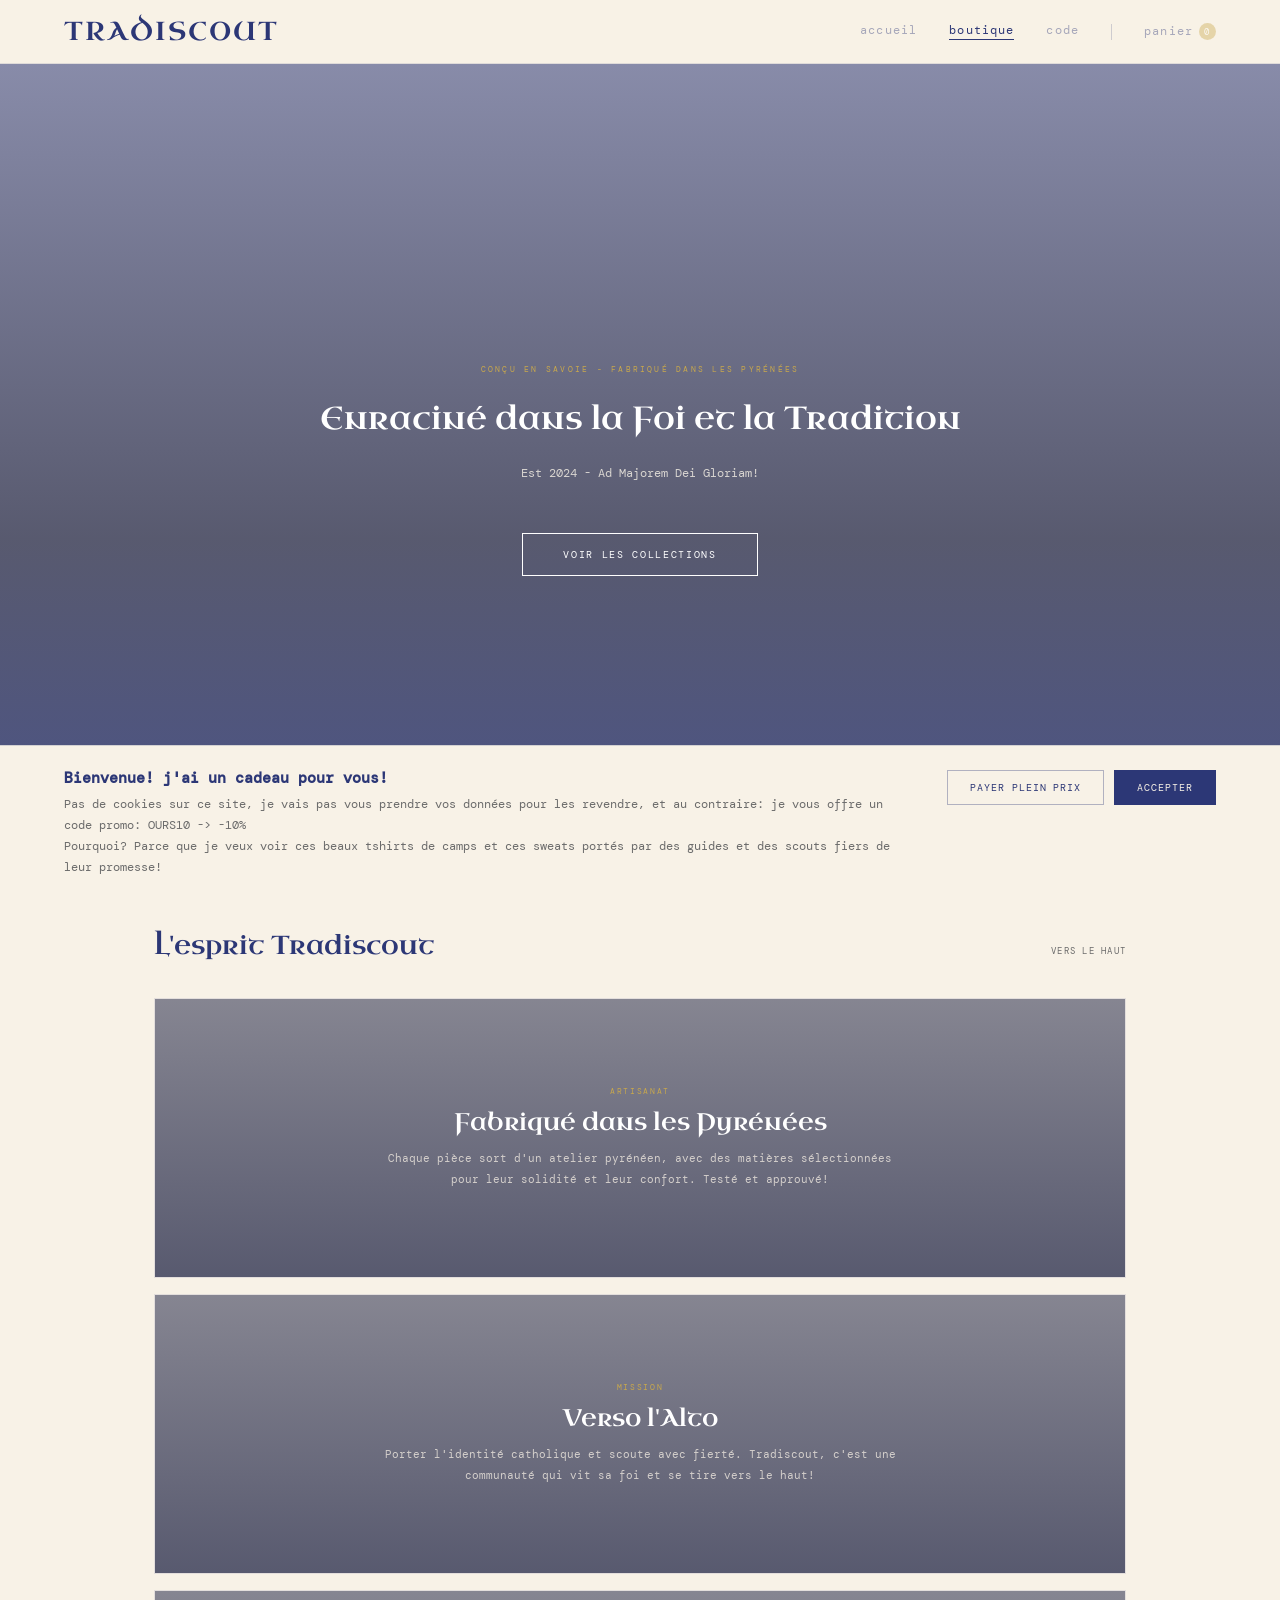
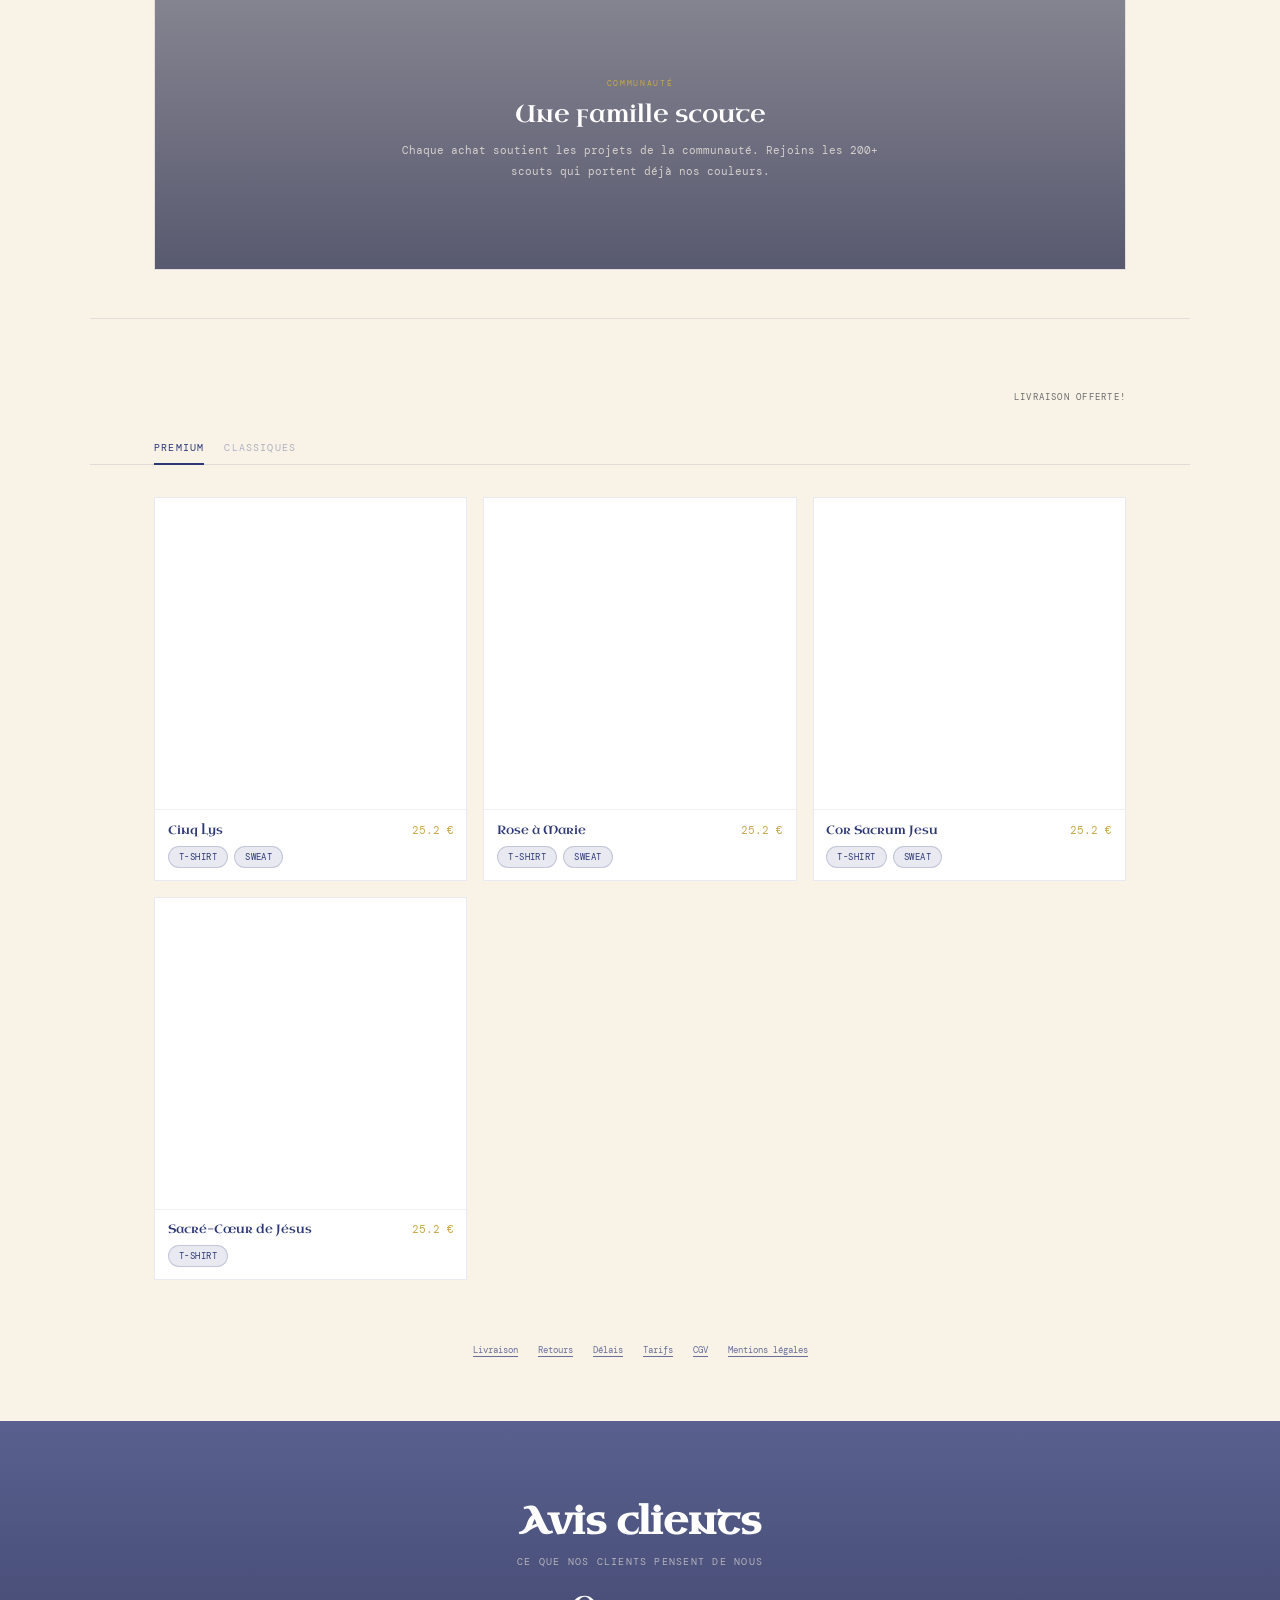
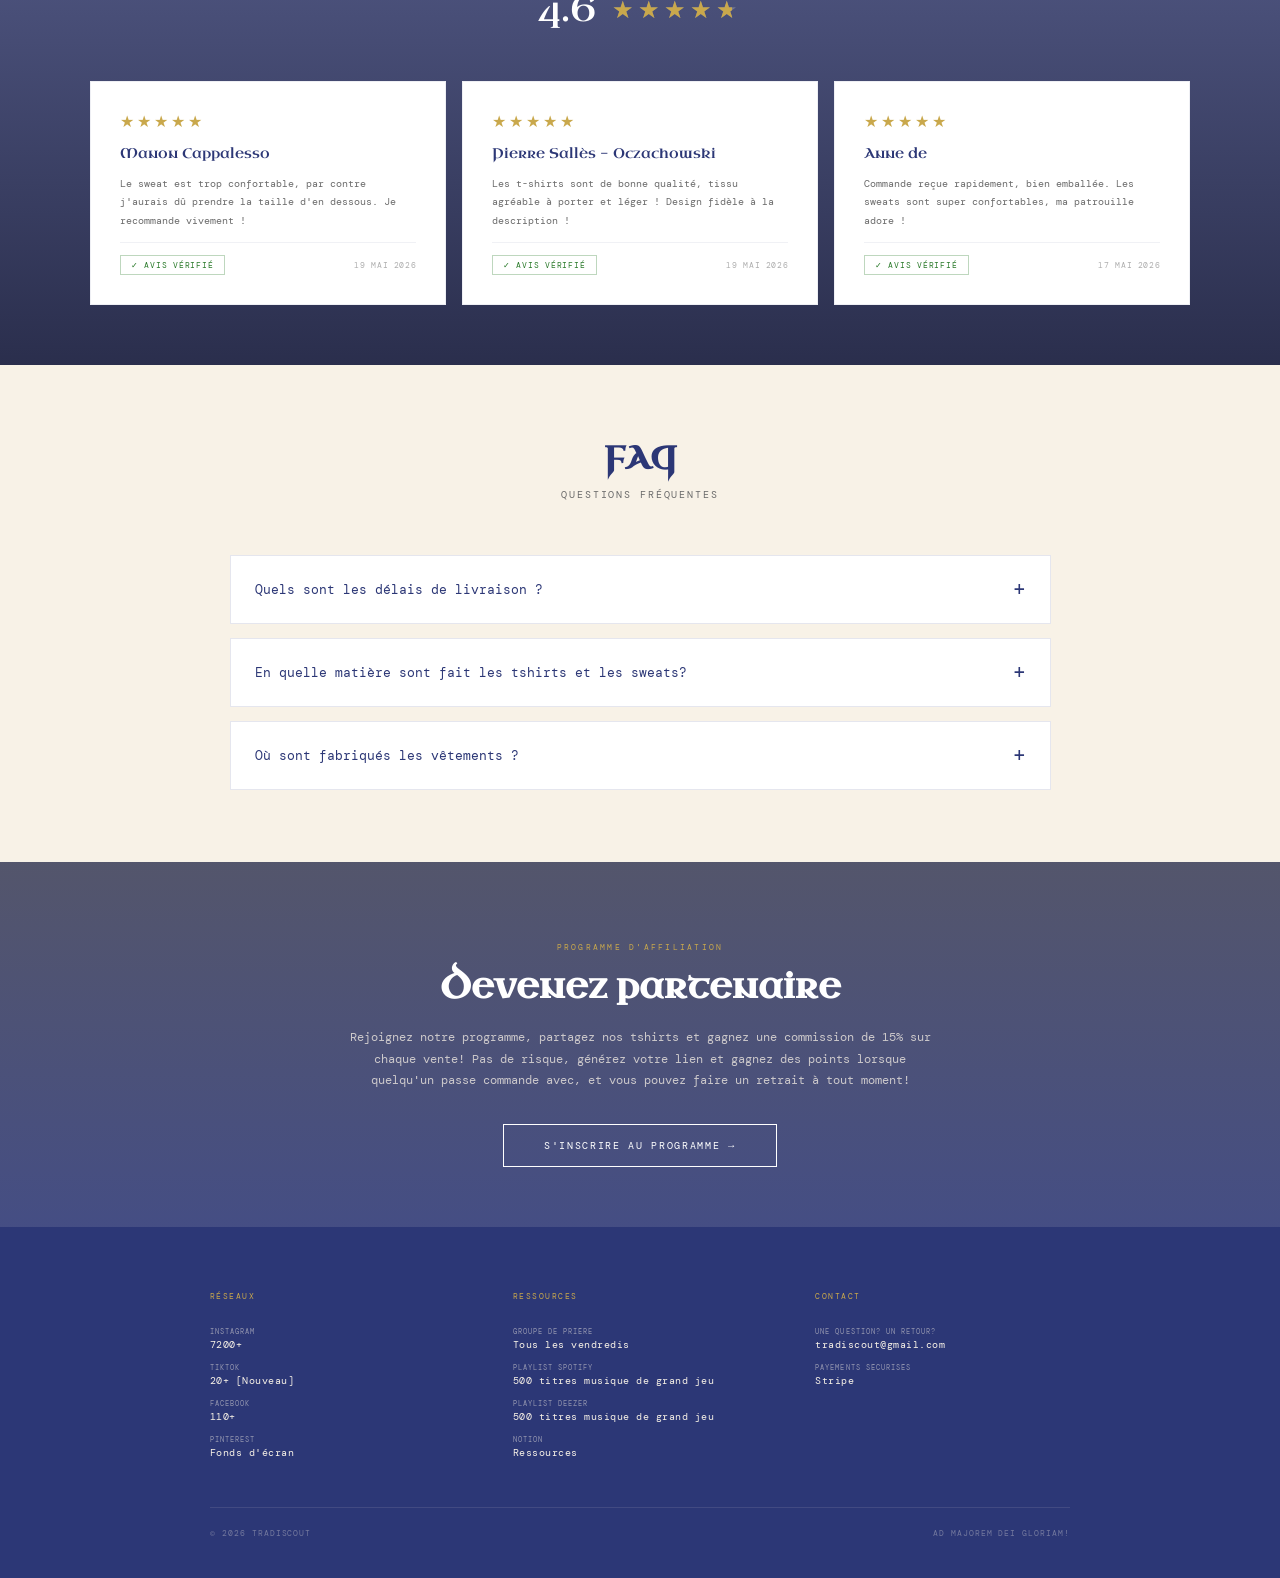
==== index.html @ 65ee89a0 "Remove empty thumbnail div from gallery" ====
<!DOCTYPE html>
<html lang="fr">
<head>
    <!-- Google tag (gtag.js) -->
    <script async src="https://www.googletagmanager.com/gtag/js?id=G-XJ6LPMY6D1"></script>
    <script type="text/javascript" src="https://api.goaffpro.com/loader.js?shop=izspxcfvnl"></script>
    <script>
      window.dataLayer = window.dataLayer || [];
      function gtag(){dataLayer.push(arguments);}
      gtag('js', new Date());
      gtag('config', 'G-XJ6LPMY6D1');
    </script>

    <meta charset="UTF-8" />
    <meta name="viewport" content="width=device-width, initial-scale=1.0" />
    <title>Boutique - Tradiscout</title>
    <link rel="icon" type="image/x-icon" href="images/FINAL.png">
    <link href="https://fonts.googleapis.com/css2?family=Uncial+Antiqua&family=DM+Mono:wght@400;500&display=swap" rel="stylesheet" />
    <style>
        :root {
            --navy: #2C3776;
            --bg: #F8F2E7;
            --or: #c9a84c;
            --gris: #6b6b6b;
        }

        * { margin: 0; padding: 0; box-sizing: border-box; }

        body {
            background: var(--bg);
            color: var(--navy);
            font-family: 'DM Mono', monospace;
            min-height: 100vh;
            display: flex;
            flex-direction: column;
        }

        /* ── HEADER ── */
        header {
            position: fixed; top: 0; left: 0; right: 0; z-index: 1000;
            background: rgba(248, 242, 231, 0.96);
            backdrop-filter: blur(8px);
            border-bottom: 1px solid rgba(44, 55, 118, 0.12);
            display: flex; align-items: center; justify-content: space-between;
            padding: 0 5%; height: 64px;
        }
        .logo {
            font-family: 'Uncial Antiqua', serif;
            text-transform: uppercase; letter-spacing: 2px; font-size: 1.6rem;
            color: var(--navy); text-decoration: none;
        }
        .main-nav { display: flex; gap: 32px; align-items: center; }
        .main-nav a {
            text-decoration: none; color: var(--navy); font-size: 0.72rem;
            letter-spacing: 0.1em; text-transform: lowercase; opacity: 0.4;
            transition: 0.2s; position: relative; padding-bottom: 2px;
        }
        .main-nav a:hover, .main-nav a.active { opacity: 1; }
        .main-nav a.active::after {
            content: ''; position: absolute; bottom: 0; left: 0;
            width: 100%; height: 1px; background: var(--navy);
        }

        /* ── HERO ── */
        .hero {
            min-height: 88vh; display: flex; flex-direction: column;
            align-items: center; justify-content: center;
            text-align: center; padding: 80px 5% 60px;
            position: relative; overflow: hidden;
            background: url("Capture d'écran 2026-06-08 181254.png") center center / cover no-repeat;
        }
        .hero::before {
            content: ''; position: absolute; inset: 0;
            background: linear-gradient(to bottom,rgba(44,55,118,.55) 0%,rgba(20,25,60,.7) 60%,rgba(44,55,118,.85) 100%);
            pointer-events: none;
        }
        .hero-eyebrow { font-size:.5rem;letter-spacing:.28em;text-transform:uppercase;color:var(--or);margin-bottom:28px;opacity:0;animation:fadeUp .7s ease .1s forwards;position:relative; }
        .hero-title { font-family:'Uncial Antiqua',serif;font-size:clamp(1rem,3vw,2rem);line-height:1.05;color:white;margin-bottom:28px;opacity:0;animation:fadeUp .7s ease .25s forwards;position:relative; }
        .hero-sub { font-size:.72rem;color:rgba(248,242,231,.8);line-height:1.9;max-width:460px;opacity:0;animation:fadeUp .7s ease .4s forwards;margin-bottom:48px;position:relative; }
        .hero-cta { display:inline-block;padding:14px 40px;border:1px solid white;color:white;text-decoration:none;font-size:.65rem;letter-spacing:.16em;text-transform:uppercase;transition:.2s;opacity:0;animation:fadeUp .7s ease .55s forwards;position:relative; }
        .hero-cta:hover { background:white;color:var(--navy); }
        @keyframes fadeUp { from{opacity:0;transform:translateY(18px)} to{opacity:1;transform:translateY(0)} }

        /* ── SECTION HEADER ── */
        .section-header {
            max-width: 1100px; margin: 0 auto 0; padding: 72px 5% 0;
            display: flex; align-items: baseline; justify-content: space-between;
            border-top: 1px solid rgba(44,55,118,0.1);
        }
        .section-header-title { font-family: 'Uncial Antiqua', serif; font-size: 1.6rem; }
        .section-header-sub { font-size: 0.55rem; letter-spacing: 0.14em; text-transform: uppercase; color: var(--gris); }

        /* ── COLLECTION TABS ── */
        .collection-tabs-wrap {
            max-width: 1100px; margin: 0 auto; padding: 28px 5% 0;
            display: flex; gap: 0;
            border-bottom: 1px solid rgba(44,55,118,0.12);
        }
        .col-tab {
            background: none; border: none; cursor: pointer;
            font-family: 'DM Mono', monospace; font-size: 0.62rem;
            letter-spacing: 0.12em; text-transform: uppercase;
            color: var(--navy); opacity: 0.35;
            padding: 10px 20px 10px 0; position: relative;
            transition: opacity 0.15s;
        }
        .col-tab:hover { opacity: 0.7; }
        .col-tab.active { opacity: 1; }
        .col-tab.active::after {
            content: ''; position: absolute; bottom: -1px; left: 0;
            width: calc(100% - 20px); height: 2px; background: var(--navy);
        }

        /* ── TYPE DESCRIPTION SECTION ── */
        .type-description-section {
            max-width: 1100px; margin: 0 auto; padding: 48px 5% 32px;
            display: flex; flex-direction: column; gap: 24px;
        }
        .type-description-header { display: flex; flex-direction: column; gap: 12px; }
        .type-description-text {
            font-size: 0.78rem; line-height: 1.6; color: var(--gris); max-width: 500px;
        }
        .type-features {
            display: flex; gap: 12px; flex-wrap: wrap;
        }
        .feature-badge {
            background: rgba(44, 55, 118, 0.08);
            border: 1px solid rgba(44, 55, 118, 0.15);
            padding: 8px 16px; border-radius: 24px;
            font-size: 0.65rem; letter-spacing: 0.08em;
            color: var(--navy); text-transform: uppercase;
            white-space: nowrap;
        }

        /* ── CURTAIN ── */
        #shop-curtain, #shop-content { margin-top: 64px; }
        #shop-curtain {
            flex: 1; display: flex; flex-direction: column;
            align-items: center; justify-content: center;
            text-align: center; padding: 160px 20px;
            background: url("15072023-IMG_0864.jpg") center center / cover no-repeat;
            position: relative;
        }
        #shop-curtain::before {
            content: ''; position: absolute; inset: 0;
            background: linear-gradient(to bottom,rgba(44,55,118,0.55) 0%,rgba(20,25,60,0.7) 60%,rgba(44,55,118,0.85) 100%);
            pointer-events: none;
        }
        .curtain-content { max-width: 500px; border: 1px solid rgba(255,255,255,0.5); padding: 80px 40px; position: relative; z-index: 1; }
        .curtain-title { font-family: 'Uncial Antiqua', serif; font-size: 1.8rem; margin-bottom: 15px; color: white; }
        .curtain-sub { font-size: 0.7rem; letter-spacing: 0.2em; opacity: 0.6; text-transform: uppercase; color: white; }
        .admin-unlock { position: absolute; bottom: 15px; right: 15px; display: flex; align-items: center; gap: 8px; z-index: 900; }
        #adminInput { display: none; padding: 6px 10px; border: 1px solid var(--navy); background: white; font-family: 'DM Mono'; font-size: 0.65rem; outline: none; width: 110px; }
        .lock-icon { cursor: pointer; opacity: 0.2; font-size: 1rem; transition: 0.3s; }

        /* ── GRID ── */
        #shop-content { display: none; flex: 1; }
        .grid-wrap { max-width: 1100px; margin: 2rem auto; padding: 0 5% 2rem; }
        .grid {
            display: grid; gap: 16px;
            background: transparent; border: none;
            grid-template-columns: repeat(3, 1fr);
        }
        .grid-card { background: white; cursor: pointer; overflow: hidden; display: flex; flex-direction: column; transition: box-shadow 0.2s; border: 1px solid rgba(44,55,118,0.1); }
        .grid-card:hover { box-shadow: 0 0 0 2px var(--navy) inset; z-index: 1; }
        .grid-card-img-wrap { width: 100%; aspect-ratio: 1/1; overflow: hidden; position: relative; }
        .grid-card-img-wrap img { width:100%;height:100%;object-fit:cover;display:block;position:absolute;top:50%;left:50%;transform:translate(-50%,-50%);transition:transform .35s, filter .2s; }
        .grid-card:hover .grid-card-img-wrap img { transform:translate(-50%,-50%) scale(1.1); filter:blur(2px); }
        .grid-card-info { padding: 0.7rem 0.8rem 0.75rem; border-top: 1px solid rgba(44,55,118,0.07); }
        .grid-card-name-row { display: flex; align-items: baseline; justify-content: space-between; gap: 6px; }
        .grid-card-name { font-family: 'Uncial Antiqua', serif; font-size: 0.75rem; }
        .grid-card-price { font-size: 0.68rem; color: var(--or); white-space: nowrap; }
        .grid-card-types { display: flex; gap: 6px; margin-top: 8px; flex-wrap: wrap; }
        .grid-card-type-badge { 
            background: rgba(44, 55, 118, 0.1); 
            border: 1px solid rgba(44, 55, 118, 0.2);
            padding: 4px 10px; 
            border-radius: 12px;
            font-size: 0.58rem; 
            letter-spacing: 0.05em;
            color: var(--navy);
            text-transform: uppercase;
        }

        /* ── LEGAL DOCS ── */
        .legal-docs {
            max-width: 1100px; margin: 0 auto 4rem; padding: 0 5%;
            display: flex; justify-content: center; gap: 20px;
            font-size: 0.55rem; opacity: 0.7;
        }
        .legal-docs a { color: var(--navy); text-decoration: none; border-bottom: 1px solid var(--navy); transition: opacity 0.2s; }
        .legal-docs a:hover { opacity: 1; }

/* ── LIGHTBOX ── */
.lb-overlay { position:fixed;inset:0;background:rgba(20,22,40,.65);z-index:300;display:none;align-items:center;justify-content:center;padding:1rem; }
.lb-overlay.open { display:flex; }
.lb-modal { background:var(--bg);display:grid;grid-template-columns:1fr 1fr;width:80vw;height:80vh;max-width:none;max-height:none;overflow:hidden;position:relative;animation:lbIn .22s ease; }
@keyframes lbIn { from{opacity:0;transform:scale(.97)} to{opacity:1;transform:scale(1)} }
.lb-gallery { display:flex;flex-direction:column;background:#e8e3d8;overflow:hidden; }
.lb-main-img-wrap { flex:1;position:relative;overflow:hidden; }
.lb-main-img-wrap img { width:100%;height:100%;object-fit:cover;display:block;transition:opacity .18s; }
.lb-nav { position:absolute;top:50%;transform:translateY(-50%);background:rgba(248,242,231,.82);border:none;cursor:pointer;font-size:1.1rem;padding:.35rem .55rem;z-index:5;opacity:.7;transition:opacity .15s;font-family:inherit; }
.lb-nav:hover { opacity:1; }
.lb-nav-prev { left:6px; }
.lb-nav-next { right:6px; }
.lb-thumbs { display:flex;gap:4px;padding:6px;overflow-x:auto;background:#ddd8cd;flex-shrink:0; }
.lb-thumbs::-webkit-scrollbar { height:3px; }
.lb-thumbs::-webkit-scrollbar-thumb { background:rgba(44,55,118,.3); }
.lb-thumb { width:44px;height:44px;object-fit:cover;cursor:pointer;opacity:.45;transition:opacity .15s;flex-shrink:0; }
.lb-thumb.active { opacity:1;outline:2px solid var(--navy); }
.lb-config { padding:2.5rem 2.2rem;display:flex;flex-direction:column;gap:1.1rem;overflow-y:auto;border-left:1px solid rgba(44,55,118,.1); }
.lb-close { position:absolute;top:.8rem;right:.9rem;background:none;border:none;cursor:pointer;color:var(--navy);font-size:1.2rem;opacity:.45;z-index:10; }
.lb-title { font-family:'Uncial Antiqua',serif;font-size:1.5rem; }
.lb-desc { font-size:.68rem;color:var(--gris);line-height:1.65;margin-top:2px; }
.lb-price { font-size:1rem;color:var(--or); }
.opt-group { display:flex;flex-direction:column;gap:.35rem; }
.opt-label { font-size:.52rem;text-transform:uppercase;letter-spacing:.12em;color:var(--gris);border-bottom:1px solid rgba(44,55,118,.08);padding-bottom:.25rem; }
.opt-row { display:flex;flex-wrap:wrap;gap:.3rem; }
.opt-btn { border:1px solid rgba(44,55,118,.22);background:transparent;padding:.3rem .7rem;cursor:pointer;font-family:inherit;font-size:.6rem;transition:.12s; }
.opt-btn.sel { background:var(--navy);color:white;border-color:var(--navy); }
.lb-add { width:100%;padding:.85rem;background:var(--navy);color:white;border:none;font-family:'Uncial Antiqua',serif;font-size:1rem;cursor:pointer;margin-top:auto; }
.lb-add:disabled { opacity:.22;cursor:not-allowed; }
.lb-msg { font-size:.6rem;color:gray;text-align:center; }
@media (max-width: 768px) {
    .lb-modal { grid-template-columns: 1fr; width: 100vw; height: auto; }
    .lb-overlay { padding: 0; align-items: flex-start; }
    .lb-gallery { width: 100%; aspect-ratio: 1/1; max-height: none; flex-shrink: 0; }
    .lb-main-img-wrap { width: 100%; height: 100%; }
    .lb-config { overflow-y: visible; }
}

        /* ── CART ── */
        .cart-btn-nav { background:none;border:none;cursor:pointer;color:var(--navy);font-family:'DM Mono',monospace;font-size:.72rem;letter-spacing:.1em;text-transform:lowercase;opacity:.4;transition:.2s;display:flex;align-items:center;gap:6px;padding:0; }
        .cart-btn-nav:hover { opacity:1; }
        .cart-count { background:var(--or);color:white;border-radius:50%;width:17px;height:17px;display:flex;align-items:center;justify-content:center;font-size:.58rem; }
        .cart-drawer { position:fixed;top:64px;right:0;width:320px;height:calc(100% - 64px);background:white;z-index:2100;transform:translateX(100%);transition:.3s;padding:2rem;display:flex;flex-direction:column;border-left:1px solid var(--navy); }
        .cart-drawer.open { transform:translateX(0); }
        .cart-bg { position:fixed;inset:0;background:rgba(0,0,0,.35);display:none;z-index:350; }
        .drawer-header { display:flex;justify-content:space-between;align-items:center;margin-bottom:2rem; }
        .drawer-close { background:none;border:1px solid rgba(44,55,118,0.2);cursor:pointer;color:var(--navy);font-size:0.9rem;width:28px;height:28px;display:flex;align-items:center;justify-content:center;opacity:0.5;transition:opacity 0.15s, border-color 0.15s; }
        .drawer-close:hover { opacity:1;border-color:var(--navy); }
        .cart-item-row { display:flex;align-items:flex-start;gap:12px;margin-bottom:1.2rem;border-bottom:1px solid #eee;padding-bottom:12px; }
        .cart-item-remove { background:none;border:none;color:#b94040;cursor:pointer;font-size:1.1rem;padding:0;opacity:.5;transition:opacity .2s;margin-top:-2px; }
        .cart-item-remove:hover { opacity:1; }
        .cart-item-info { flex:1; }
        .promo-wrap { margin-bottom:.8rem; }
        .promo-row { display:flex;gap:.4rem; }
        .promo-input { flex:1;border:1px solid rgba(44,55,118,.22);padding:.45rem .6rem;font-family:inherit;font-size:.6rem;text-transform:uppercase;outline:none; }
        .promo-apply { border:1px solid var(--navy);background:transparent;color:var(--navy);padding:.45rem .7rem;font-family:inherit;font-size:.58rem;cursor:pointer;transition:.12s; }
        .promo-apply:hover { background:var(--navy);color:white; }
        .promo-msg { font-size:.55rem;margin-top:.35rem;min-height:14px; }
        .promo-msg.ok { color:#2a7a2a; }
        .promo-msg.err { color:#b94040; }
        .checkout-btn { width:100%;padding:.9rem;background:var(--navy);color:white;border:none;font-family:'Uncial Antiqua',serif;font-size:.95rem;cursor:pointer; }

        /* ── LEGAL MODAL ── */
        .legal-modal { position:fixed;inset:0;background:rgba(20,22,40,0.65);z-index:400;display:none;align-items:center;justify-content:center;padding:1.5rem;overflow-y:auto; }
        .legal-modal.open { display:flex; }
        .legal-modal-content { background:var(--bg);max-width:700px;width:100%;padding:2.5rem;position:relative;max-height:90vh;overflow-y:auto;animation:fadeIn 0.2s ease; }
        @keyframes fadeIn { from{opacity:0} to{opacity:1} }
        .legal-modal-close { position:absolute;top:1.5rem;right:1.5rem;background:none;border:none;cursor:pointer;color:var(--navy);font-size:1.5rem;opacity:0.5;transition:opacity 0.2s; }
        .legal-modal-close:hover { opacity:1; }
        .legal-modal-title { font-family:'Uncial Antiqua',serif;font-size:2rem;color:var(--navy);margin-bottom:1.5rem;border-bottom:2px solid var(--or);padding-bottom:1rem; }
        .legal-modal-body { font-size:0.72rem;color:var(--gris);line-height:1.8; }
        .legal-modal-body h3 { font-family:'Uncial Antiqua',serif;font-size:1.1rem;color:var(--navy);margin-top:1.5rem;margin-bottom:0.8rem; }
        .legal-modal-body p { margin-bottom:1rem; }
        .legal-modal-body ul { margin-left:1.5rem;margin-bottom:1rem; }
        .legal-modal-body li { margin-bottom:0.5rem; }

 /* ── REVIEWS ── */
.reviews-section {
    position: relative; overflow: hidden;
    padding: 80px 5% 60px;
    display: flex; flex-direction: column;
    background: url('guides.jpg') center center / cover no-repeat;
}
.reviews-section::before {
    content: ''; position: absolute; inset: 0;
    background: linear-gradient(to bottom, rgba(44,55,118,0.78) 0%, rgba(20,25,60,0.90) 100%);
    pointer-events: none;
}
.reviews-wrap {
    max-width: 1100px; margin: 0 auto; width: 100%;
    position: relative; z-index: 1;
    display: flex; flex-direction: column;
}
.reviews-header { text-align: center; margin-bottom: 48px; }
.reviews-title { font-family:'Uncial Antiqua',serif; font-size:clamp(1.8rem,4vw,2.4rem); line-height:1.1; margin-bottom:12px; color:white; }
.reviews-subtitle { font-size:0.65rem; letter-spacing:0.12em; text-transform:uppercase; color:rgba(248,242,231,0.6); }
.reviews-avg-stars { display:flex; align-items:center; justify-content:center; gap:16px; margin-top:18px; }
.reviews-avg-number { font-family:'Uncial Antiqua',serif; font-size:2.2rem; color:white; }
.reviews-avg-stars-display { position:relative; width:130px; height:26px; display:flex; align-items:center; }
.reviews-stars-bg { position:absolute; font-size:1.5rem; letter-spacing:4px; color:rgba(248,242,231,0.25); user-select:none; }
.reviews-stars-fill { position:absolute; font-size:1.5rem; letter-spacing:4px; color:var(--or); overflow:hidden; user-select:none; width:0%; transition:width 0.5s ease; }

/* Bento grid */
.reviews-grid {
    display: grid;
    grid-template-columns: repeat(3, 1fr);
    gap: 16px;
}
.review-bento-card {
    background: white;
    padding: 1.8rem;
    display: flex; flex-direction: column; gap: 12px;
    border: 1px solid rgba(44,55,118,0.08);
    transition: box-shadow 0.2s;
}
.review-bento-card:hover { box-shadow: 0 0 0 2px var(--navy) inset; }
.review-bento-stars { font-size: 1rem; letter-spacing: 3px; color: var(--or); }
.review-bento-name { font-family:'Uncial Antiqua',serif; font-size:0.88rem; color:var(--navy); }
.review-bento-text { font-size:0.62rem; color:var(--gris); line-height:1.85; flex:1; }
.review-bento-footer { display:flex; justify-content:space-between; align-items:center; margin-top:auto; padding-top:12px; border-top:1px solid rgba(44,55,118,0.07); }
.review-bento-badge { display:inline-flex; align-items:center; gap:5px; font-size:0.48rem; letter-spacing:0.1em; text-transform:uppercase; color:#2a7a2a; border:1px solid rgba(42,122,42,0.3); padding:4px 10px; }
.review-bento-date { font-size:0.48rem; letter-spacing:0.08em; text-transform:uppercase; color:var(--gris); opacity:0.55; }

@media (max-width: 768px) {
    .reviews-section { padding:60px 5% 40px; }
    .reviews-grid { grid-template-columns:1fr; gap:12px; }
    .reviews-avg-number { font-size:1.8rem; }
}
/* ── PARTNERSHIP ── */
.partnership-section {
    position: relative; overflow: hidden;
    padding: 80px 5% 60px;
    background: url('images/backround.png') center center / cover no-repeat; /* ← ton image */
}
.partnership-section::before {
    content: ''; position: absolute; inset: 0;
    background: linear-gradient(to bottom, rgba(20,25,60,0.72) 0%, rgba(44,55,118,0.88) 100%);
    pointer-events: none;
}
.partnership-wrap { max-width:600px; margin:0 auto; text-align:center; position:relative; z-index:1; }
.partnership-eyebrow { font-size:0.5rem; letter-spacing:0.28em; text-transform:uppercase; color:var(--or); margin-bottom:16px; }
.partnership-title { font-family:'Uncial Antiqua',serif; font-size:clamp(1.6rem,4vw,2.2rem); line-height:1.1; margin-bottom:20px; color:white; }
.partnership-desc { font-size:0.72rem; color:rgba(248,242,231,0.75); line-height:1.9; margin-bottom:32px; }
.partnership-stats {
    display: flex; justify-content: center; gap: 48px;
    padding: 28px 0; margin-bottom: 32px;
    border-top: 1px solid rgba(248,242,231,0.15);
    border-bottom: 1px solid rgba(248,242,231,0.15);
}
.partnership-stat { display:flex; flex-direction:column; gap:6px; align-items:center; }
.partnership-stat-number { font-family:'Uncial Antiqua',serif; font-size:2rem; color:var(--or); }
.partnership-stat-label { font-size:0.5rem; letter-spacing:0.16em; text-transform:uppercase; color:rgba(248,242,231,0.55); }
.partnership-cta { display:inline-block; padding:14px 40px; border:1px solid white; color:white; text-decoration:none; font-size:0.65rem; letter-spacing:0.16em; text-transform:uppercase; transition:0.2s; }
.partnership-cta:hover { background:white; color:var(--navy); }
@media (max-width:768px) {
    .partnership-section { padding:60px 5% 40px; }
    .partnership-stats { gap:24px; }
    .partnership-stat-number { font-size:1.5rem; }
}

/* ── FEATURE CARDS ── */
.features-section {
    max-width: 1100px;
    margin: 0 auto;
    padding: 72px 5% 48px;
    border-top: 1px solid rgba(44,55,118,0.1);
}
.features-header {
    display: flex;
    align-items: baseline;
    justify-content: space-between;
    margin-bottom: 36px;
}
.features-grid {
    display: grid;
    grid-template-columns: 1fr;
    gap: 16px;
}
.feature-card {
    position: relative;
    overflow: hidden;
    min-height: 280px;
    display: flex;
    align-items: center;
    justify-content: center;
    border: 1px solid rgba(44,55,118,0.1);
    transition: box-shadow 0.2s;
}
.feature-card:hover { box-shadow: 0 0 0 2px var(--navy) inset; }
.feature-card-img-wrap {
    position: absolute;
    inset: 0;
}
.feature-card-img-wrap img {
    width: 100%; height: 100%;
    object-fit: cover; display: block;
    transition: transform 0.5s, filter 0.3s;
}
.feature-card:hover .feature-card-img-wrap img {
    transform: scale(1.04);
    filter: brightness(0.8);
}
.feature-card::before {
    content: '';
    position: absolute; inset: 0;
    background: linear-gradient(to bottom, rgba(20,25,60,0.5) 0%, rgba(20,25,60,0.7) 100%);
    z-index: 1;
    transition: opacity 0.3s;
}
.feature-card:hover::before { opacity: 0.85; }
.feature-card-body {
    position: relative;
    z-index: 2;
    text-align: center;
    padding: 3rem 4rem;
    display: flex; flex-direction: column; gap: 10px;
    align-items: center;
}
.feature-card-eyebrow {
    font-size: 0.48rem; letter-spacing: 0.22em;
    text-transform: uppercase; color: var(--or);
}
.feature-card-title {
    font-family: 'Uncial Antiqua', serif;
    font-size: 1.5rem; color: white;
}
.feature-card-text {
    font-size: 0.7rem; color: rgba(248,242,231,0.75);
    line-height: 1.85; max-width: 520px;
}
@media (max-width: 768px) {
    .features-section { padding: 48px 5% 32px; }
    .feature-card { min-height: 220px; }
    .feature-card-body { padding: 2rem 1.5rem; }
    .feature-card-title { font-size: 1.2rem; }
    .hero {
        background-position: 75% center;
    }
}

        

        /* ── FOOTER ── */
        footer { background:var(--navy);color:var(--bg);padding:64px 5% 40px;margin-top:auto; }
        .footer-inner { max-width:860px;margin:0 auto;display:grid;grid-template-columns:1fr 1fr 1fr;gap:48px; }
        .footer-col-title { font-size:.52rem;letter-spacing:.18em;text-transform:uppercase;color:var(--or);margin-bottom:25px;display:block; }
        .footer-links { list-style:none;display:flex;flex-direction:column;gap:12px; }
        .footer-links li a { color:var(--bg);text-decoration:none;display:flex;flex-direction:column;gap:2px;transition:opacity .2s;font-size:.62rem; }
        .footer-links li a:hover { opacity:.7; }
        .footer-links li a .fl-label { font-size:.46rem;letter-spacing:.14em;text-transform:uppercase;opacity:.5;color:var(--bg); }
        .footer-links li a .fl-name { font-size:.62rem;letter-spacing:.05em;color:var(--bg); }
        .footer-contact-text { font-size:.6rem;opacity:.5;line-height:1.8;margin-bottom:16px;color:var(--bg); }
        .footer-email { color:var(--or);text-decoration:none;display:flex;flex-direction:column;gap:2px;transition:opacity .2s;font-size:.62rem; }
        .footer-bottom { max-width:860px;margin:48px auto 0;padding-top:20px;border-top:1px solid rgba(248,242,231,.1);display:flex;justify-content:space-between;align-items:center; }
        .footer-bottom span { font-size:.5rem;letter-spacing:.12em;text-transform:uppercase;opacity:.35; }

        /* ── MOBILE ── */
        .tab-bar { display:none;position:fixed;bottom:0;left:0;width:100%;background:var(--bg);border-top:1px solid rgba(44,55,118,.13);z-index:1000;padding-bottom:env(safe-area-inset-bottom,0px); }
        .tab-bar-btn { flex:1;display:flex;align-items:center;justify-content:center;padding:20px 0;text-decoration:none;color:var(--navy);opacity:.3;transition:.2s;font-size:.65rem;letter-spacing:.1em;text-transform:lowercase; }
        .tab-bar-btn.active { opacity:1; }

        @media (max-width: 768px) {
            header { justify-content:center; }
            .main-nav { display:none; }
            .grid { grid-template-columns: repeat(1, 1fr) !important; gap: 10px !important; }
            .lb-modal { grid-template-columns:1fr;max-height:90vh;overflow-y:auto;margin:auto; }
            .lb-main-img-wrap { width:60%;aspect-ratio:1/1;flex:none;margin:0 auto;max-height:38vh; }
            .lb-config { border-left:none;border-top:1px solid rgba(44,55,118,.1);padding:1rem; }
            .lb-config .opt-group { gap:.2rem; }
            .lb-title { font-size:1.1rem; }
            .lb-overlay { padding:.5rem;align-items:flex-end; }
            .tab-bar { display:flex; }
            .cart-drawer { width:100%;padding-bottom:100px; }
            footer { padding-bottom:120px; }
            .footer-inner { grid-template-columns:1fr;gap:36px; }
            .collection-tabs-wrap { padding:20px 5% 0;gap:0;overflow-x:auto; }
        }


/* ── FAQ ── */
.faq-section{
    max-width:1100px;
    margin:0 auto;
    padding:72px 5%;
}

.faq-wrap{
    display:flex;
    flex-direction:column;
    gap:14px;
}

.faq-header{
    text-align:center;
    margin-bottom:40px;
}

.faq-title{
    font-family:'Uncial Antiqua', serif;
    font-size:2rem;
    color:var(--navy);
}

.faq-subtitle{
    margin-top:8px;
    font-size:.65rem;
    letter-spacing:.18em;
    text-transform:uppercase;
    color:var(--gris);
}
        
.faq-item{
    border:1px solid rgba(44,55,118,.12);
    background:#fff;
}

.faq-question{
    width:100%;
    padding:20px 24px;
    background:none;
    border:none;
    display:flex;
    justify-content:space-between;
    align-items:center;
    cursor:pointer;
    font-family:'DM Mono', monospace;
    font-size:.82rem;
    color:var(--navy);
}

.faq-question span{
    font-size:1.3rem;
    transition:.25s;
}

.faq-answer{
    max-height:0;
    font-size:.72rem;

    overflow:hidden;
    opacity:0;
    transition:max-height .35s ease, opacity .25s ease, padding .35s ease;
}

.faq-item.active .faq-answer{
    max-height:180px;
    opacity:1;
    padding:0 24px 22px;
}

.faq-item.active .faq-question span{
    transform:rotate(45deg);
}
        
.faq-item{
    transition:.2s;
}

.faq-item:hover{
    box-shadow:0 0 0 2px var(--navy) inset;
}
        
    </style>
</head>

<body>
    <header>
        <a class="logo" href="https://tradiscout.com">Tradiscout</a>
        <nav class="main-nav">
            <a href="https://tradiscout.com">accueil</a>
            <a href="/" class="active">boutique</a>
            <a href="https://code.tradiscout.com">code</a>
            <span id="nav-divider" style="width:1px;height:16px;background:rgba(44,55,118,0.2);display:none;"></span>
            <button class="cart-btn-nav" onclick="openCart()" id="cartBtnDesktop" style="display:none">
                panier <span class="cart-count" id="cartCountDesktop">0</span>
            </button>
        </nav>
    </header>

    <!-- CURTAIN -->
    <div id="shop-curtain">
        <div class="curtain-content">
            <div class="curtain-title">En cours de préparation...</div>
            <div class="curtain-sub">RDV sur insta pour +</div>
        </div>
        <div class="admin-unlock">
            <input type="password" id="adminInput" placeholder="Mot de passe" onkeypress="handleCode(event)">
            <span class="lock-icon" onclick="toggleAdminInput()">🔒</span>
        </div>
    </div>

    <!-- SHOP CONTENT -->
    <div id="shop-content">

        <div class="hero">
            <div class="hero-eyebrow"> Conçu en Savoie - Fabriqué dans les Pyrénées</div>
            <div class="hero-title">Enraciné dans la Foi et la Tradition</div>
            <div class="hero-sub">Est 2024 - Ad Majorem Dei Gloriam!</div>
            <a class="hero-cta" href="#catalogue" onclick="document.getElementById('catalogue').scrollIntoView({behavior:'smooth'});return false;">Voir les collections</a>
        </div>


<!-- FEATURE CARDS -->
<div class="features-section">
    <div class="features-header">
        <div class="section-header-title">L'esprit Tradiscout</div>
        <div class="section-header-sub">Vers le haut</div>
    </div>
    <div class="features-grid">

        <div class="feature-card">
            <div class="feature-card-img-wrap">
                <img src="1000011530.jpg" alt="Qualité"
                     onerror="this.style.display='none'" />
            </div>
            <div class="feature-card-body">
                <div class="feature-card-eyebrow">Artisanat</div>
                <div class="feature-card-title">Fabriqué dans les Pyrénées</div>
                <div class="feature-card-text">Chaque pièce sort d'un atelier pyrénéen, avec des matières sélectionnées pour leur solidité et leur confort. Testé et approuvé!</div>
            </div>
        </div>

        <div class="feature-card">
            <div class="feature-card-img-wrap">
                <img src="guides.jpg" alt="Mission"
                     onerror="this.style.display='none'" />
            </div>
            <div class="feature-card-body">
                <div class="feature-card-eyebrow">Mission</div>
                <div class="feature-card-title">Verso l'Alto</div>
                <div class="feature-card-text">Porter l'identité catholique et scoute avec fierté. Tradiscout, c'est une communauté qui vit sa foi et se tire vers le haut!</div>
            </div>
        </div>

        <div class="feature-card">
            <div class="feature-card-img-wrap">
                <img src="2015-05-08-JN-photos-JN-Becker-126-e1589040070895.jpg" alt="Communauté"
                     onerror="this.style.display='none'" />
            </div>
            <div class="feature-card-body">
                <div class="feature-card-eyebrow">Communauté</div>
                <div class="feature-card-title">Une famille scoute</div>
                <div class="feature-card-text">Chaque achat soutient les projets de la communauté. Rejoins les 200+ scouts qui portent déjà nos couleurs.</div>
            </div>
        </div>

    </div>
</div>


        
        <div id="catalogue">
            <div class="section-header">
                <div class="section-header-title"></div>
                <div class="section-header-sub">Livraison offerte!</div>
            </div>
            <div class="collection-tabs-wrap" id="collectionTabs"></div>
            <div class="type-description-section" id="typeDescriptionSection" style="display: none;"></div>
            <div class="grid-wrap">
                <div class="grid" id="grid"></div>
            </div>
        </div>

        <div class="legal-docs">
            <a href="javascript:openLegalPage('livraison')">Livraison</a>
            <a href="javascript:openLegalPage('retours')">Retours</a>
            <a href="javascript:openLegalPage('delais')">Délais</a>
            <a href="javascript:openLegalPage('tarifs')">Tarifs</a>
            <a href="javascript:openLegalPage('cgv')">CGV</a>
            <a href="javascript:openLegalPage('mentions')">Mentions légales</a>
        </div>

        <section class="reviews-section">
    <div class="reviews-wrap">
        <div class="reviews-header">
            <h2 class="reviews-title">Avis clients</h2>
            <p class="reviews-subtitle">Ce que nos clients pensent de nous</p>
            <div class="reviews-avg-stars">
                <div class="reviews-avg-number" id="avgRating">4.8</div>
                <div class="reviews-avg-stars-display">
                    <div class="reviews-stars-bg">★★★★★</div>
                    <div class="reviews-stars-fill" id="starsFill">★★★★★</div>
                </div>
            </div>
        </div>
        <div class="reviews-grid">
            <div class="review-bento-card">
                <div class="review-bento-stars">★★★★★</div>
                <div class="review-bento-name">Manon Cappalesso</div>
                <div class="review-bento-text">Le sweat est trop confortable, par contre j'aurais dû prendre la taille d'en dessous. Je recommande vivement !</div>
                <div class="review-bento-footer">
                    <div class="review-bento-badge">✓ Avis vérifié</div>
                    <div class="review-bento-date">19 mai 2026</div>
                </div>
            </div>
            <div class="review-bento-card">
                <div class="review-bento-stars">★★★★★</div>
                <div class="review-bento-name">Pierre Sallès - Oczachowski</div>
                <div class="review-bento-text">Les t-shirts sont de bonne qualité, tissu agréable à porter et léger ! Design fidèle à la description !</div>
                <div class="review-bento-footer">
                    <div class="review-bento-badge">✓ Avis vérifié</div>
                    <div class="review-bento-date">19 mai 2026</div>
                </div>
            </div>
            <div class="review-bento-card">
                <div class="review-bento-stars">★★★★★</div>
                <div class="review-bento-name">Anne de </div>
                <div class="review-bento-text">Commande reçue rapidement, bien emballée. Les sweats sont super confortables, ma patrouille adore !</div>
                <div class="review-bento-footer">
                    <div class="review-bento-badge">✓ Avis vérifié</div>
                    <div class="review-bento-date">17 mai 2026</div>
                </div>
            </div>
        </div>
    </div>
</section>
    </div>

    <!-- LIGHTBOX -->
    <div class="lb-overlay" id="lbOverlay" onclick="lbClickOutside(event)">
        <div class="lb-modal">
            <div class="lb-gallery">
                <div class="lb-main-img-wrap">
                    <img id="lbImg" src="" alt="" />
                </div>
            </div>
            <div class="lb-config">
                <button class="lb-close" onclick="closeLb()">✕</button>
                <div>
                    <div class="lb-title" id="lbTitle"></div>
                    <div class="lb-desc"  id="lbDesc"></div>
                    <div class="lb-price" id="lbPrice"></div>
                </div>
                <div class="opt-group"><span class="opt-label">Type</span><div class="opt-row" id="lbTypes"></div></div>
                <div class="opt-group"><span class="opt-label">Couleur</span><div class="opt-row" id="lbColors"></div></div>
                <div class="opt-group"><span class="opt-label">Taille</span><div class="opt-row" id="lbSizes"></div></div>
                <button class="lb-add" id="lbAdd" disabled onclick="addToCart()">+ Ajouter au panier</button>
                <div class="lb-msg" id="lbMsg">Sélectionnez tous les éléments</div>
            </div>
        </div>
    </div>

    <!-- CART DRAWER -->
    <div class="cart-bg" id="cartBg" onclick="closeCart()"></div>
    <div class="cart-drawer" id="cartDrawer">
        <div class="drawer-header">
            <h2 style="font-family:'Uncial Antiqua';font-size:1.4rem">Mon Panier</h2>
            <button class="drawer-close" onclick="closeCart()">✕</button>
        </div>
        <div id="cartItems" style="flex:1;overflow-y:auto"></div>
        <div style="border-top:1px solid #eee;padding-top:1rem">
            <div id="cartDiscountRow" style="display:none;justify-content:space-between;margin-bottom:.5rem;font-size:.68rem;color:#2a7a2a;align-items:center;">
                <span id="cartDiscountLabel"></span><span id="cartDiscountAmt"></span>
            </div>
            <div style="display:flex;justify-content:space-between;margin-bottom:.8rem;font-size:1.05rem;align-items:center;">
                <span>Total</span><b id="cartTotal">0 €</b>
            </div>
            <div class="promo-wrap">
                <div class="promo-row">
                    <input class="promo-input" id="promoInput" type="text" placeholder="Code promo" maxlength="20" />
                    <button class="promo-apply" onclick="applyPromo()">Appliquer</button>
                </div>
                <div class="promo-msg" id="promoMsg"></div>
            </div>
            <button class="checkout-btn" id="checkoutBtn" onclick="goToCheckout()">Payer →</button>
        </div>
    </div>

    <section class="faq-section">
    <div class="faq-wrap">
        <div class="faq-header">
            <h2 class="faq-title">FAQ</h2>
            <p class="faq-subtitle">Questions fréquentes</p>
        </div>

        <div class="faq-item">
            <button class="faq-question">
                Quels sont les délais de livraison ?
                <span>+</span>
            </button>
            <div class="faq-answer">
                Les commandes sont expédiées sous 1 à 2 jours ouvrés puis livrées en moyenne sous 5 à 6 jours ouvrés.
            </div>
        </div>

        <div class="faq-item">
            <button class="faq-question">
                En quelle matière sont fait les tshirts et les sweats?
                <span>+</span>
            </button>
            <div class="faq-answer">
                Les tshirts sont fabriqués en coton pour le confort et les sweats en 50% polyster et 50% coton pour la solidité.
            </div>
        </div>

        <div class="faq-item">
            <button class="faq-question">
                Où sont fabriqués les vêtements ?
                <span>+</span>
            </button>
            <div class="faq-answer">
                Nos vêtements sont conçus en Savoie et fabriqués dans les Pyrénées avec des matériaux sélectionnés pour leur qualité.
            </div>
        </div>
    </div>
</section>
    
    <!-- PARTNERSHIP -->
    <section class="partnership-section">
        <div class="partnership-wrap">
            <div class="partnership-content">
                <div class="partnership-eyebrow">Programme d'affiliation</div>
                <h2 class="partnership-title">Devenez partenaire</h2>
                <p class="partnership-desc">Rejoignez notre programme, partagez nos tshirts et gagnez une commission de 15% sur chaque vente! Pas de risque, générez votre lien et gagnez des points lorsque quelqu'un passe commande avec, et vous pouvez faire un retrait à tout moment!</p>
                <a href="https://tradiscout.goaffpro.com/" class="partnership-cta" target="_blank">S'inscrire au programme →</a>
            </div>
        </div>
    </section>

    <!-- LEGAL MODAL -->
    <div class="legal-modal" id="legalModal" onclick="closeLegalPage(event)">
        <div class="legal-modal-content" onclick="event.stopPropagation()">
            <button class="legal-modal-close" onclick="closeLegalPage()">✕</button>
            <h1 class="legal-modal-title" id="legalTitle"></h1>
            <div class="legal-modal-body" id="legalBody"></div>
        </div>
    </div>

    <footer>
        <div class="footer-inner">
            <div>
                <span class="footer-col-title">Réseaux</span>
                <ul class="footer-links">
                    <li><a href="https://instagram.com/tradiscout" target="_blank"><span class="fl-label">Instagram</span><span class="fl-name">7200+</span></a></li>
                    <li><a href="https://www.tiktok.com/@tradiscout" target="_blank"><span class="fl-label">TikTok</span><span class="fl-name">20+ [Nouveau]</span></a></li>
                    <li><a href="https://www.facebook.com/profile.php?id=61576747177540" target="_blank"><span class="fl-label">Facebook</span><span class="fl-name">110+</span></a></li>
                    <li><a href="https://pinterest.com/tradiscout" target="_blank"><span class="fl-label">Pinterest</span><span class="fl-name">Fonds d'écran</span></a></li>
                </ul>
            </div>
            <div>
                <span class="footer-col-title">Ressources</span>
                <ul class="footer-links">
                    <li><a href="https://instagram.com/channel/AbYQB1ZxjbUUhCE5" target="_blank"><span class="fl-label">Groupe de prière</span><span class="fl-name">Tous les vendredis</span></a></li>
                    <li><a href="https://open.spotify.com/playlist/4dol5mUeugWo8hvZdXnvZ8" target="_blank"><span class="fl-label">Playlist Spotify</span><span class="fl-name">500 titres musique de grand jeu</span></a></li>
                    <li><a href="https://www.deezer.com/fr/playlist/13549630343" target="_blank"><span class="fl-label">Playlist Deezer</span><span class="fl-name">500 titres musique de grand jeu</span></a></li>
                    <li><a href="https://tradiscout.notion.site/Pr-parer-ses-activit-s-2ad8736dad9f80a3b259da56bb5a5615" target="_blank"><span class="fl-label">Notion</span><span class="fl-name">Ressources</span></a></li>
                </ul>
            </div>
            <div>
                <span class="footer-col-title">Contact</span>
                <ul class="footer-links">
                    <li><a href="mailto:tradiscout@gmail.com" target="_blank"><span class="fl-label">Une question? Un retour?</span><span class="fl-name">tradiscout@gmail.com</span></a></li>
                    <li><a href="https://stripe.com/fr" target="_blank"><span class="fl-label">Payements sécurisés</span><span class="fl-name">Stripe</span></a></li>
                </ul>
            </div>
        </div>
        <div class="footer-bottom"><span>© 2026 Tradiscout</span><span>Ad Majorem Dei Gloriam!</span></div>
    </footer>

    <nav class="tab-bar">
        <a href="https://tradiscout.com" class="tab-bar-btn"><span>accueil</span></a>
        <a href="/" class="tab-bar-btn" id="tabBoutiqueLink"><span>boutique</span></a>
        <button class="tab-bar-btn" id="tabCartBtn" onclick="openCart()" style="display:none;border:none;background:none;font-family:inherit;gap:5px;">
            <span>panier</span>
            <span class="cart-count" id="cartCountMobile">0</span>
        </button>
        <a href="https://code.tradiscout.com" class="tab-bar-btn"><span>code</span></a>
    </nav>

    <script>
        /* ── LEGAL PAGES ── */
        const LEGAL_PAGES = {
            livraison: {
                title: "Livraison",
                content: `
                    <h3>Livraison</h3>
                    <p><strong>4 à 7 jours ouvrables</strong> - Offerte - Par DPD Group</p>
                    <h3>Zones de livraison</h3>
                    <p>Nous livrons en France métropolitaine, Corse, et dans les pays de l'Union Européenne. Pour les autres destinations, veuillez nous contacter à tradiscout@gmail.com</p>
                    <h3>Suivi de votre colis</h3>
                    <p>Un numéro de suivi vous sera communiqué par email dès l'expédition de votre commande. Vous pourrez suivre votre colis en temps réel sur le site de DPD.</p>
                    <h3>En cas de problème de livraison</h3>
                    <p>Si votre colis n'arrive pas à la date prévue, contactez-nous immédiatement DPD avec votre numéro de commande et votre numéro de suivi.</p>
                `
            },
            retours: {
                title: "Retours et Échanges",
                content: `
                    <h3>Politique de retour</h3>
                    <p>Vous avez <strong>14 jours</strong> à compter de la date de réception de votre commande pour retourner vos articles.</p>
                    <h3>Conditions de retour</h3>
                    <ul>
                        <li>Les articles doivent être dans leur état d'origine</li>
                        <li>Les produits doivent être intacts et n'avoir jamais été portés</li>
                        <li>Les articles doivent être retournés dans leur emballage d'origine si possible</li>
                    </ul>
                    <h3>Remboursement</h3>
                    <p>Une fois votre retour reçu et contrôlé, nous procéderons à un remboursement dans un délai de <strong>14 jours</strong>. Les frais de retour sont à votre charge, sauf cas de produit défectueux.</p>
                    <h3>Échanges</h3>
                    <p>Nous proposons également des échanges de taille ou de couleur gratuitement. Contactez-nous pour organiser votre échange.</p>
                `
            },
            delais: {
                title: "Délais de Traitement",
                content: `
                    <h3>Traitement des commandes</h3>
                    <p>Les commandes sont traitées dans un délai de <strong>1 à 2 jours ouvrables</strong>.</p>
                    <h3>Livraison des commandes</h3>
                    <p>Les commandes sont livrées dans un délai de <strong>4 à 7 jours ouvrables</strong>.</p>
                    <h3>À noter</h3>
                    <p>En période d'examens ou de vacances, les délais de traitement peuvent être prolongés jusqu'à 2 jours. (Et oui, pour ne pas que vous payez plus que nécéssaire les commandes sont traitées manuellement)</p>
                `
            },
            tarifs: {
                title: "Tarifs et Frais",
                content: `
                    <h3>Prix des produits</h3>
                    <p>Tous nos prix sont affichés TTC (toutes taxes comprises). Aucun frais supplémentaire ne sera ajouté à la caisse.</p>
                    <h3>Frais de port</h3>
                    <ul><li><strong>Livraison standard (France métropolitaine) :</strong> Offerte (Comprise dans le prix)</li></ul>
                    <h3>Modes de paiement</h3>
                    <p>Payements sécurisés avec Stripe :</p>
                    <ul>
                        <li>Carte bancaire (Visa, Mastercard, American Express)</li>
                        <li>Link, Stripe</li>
                    </ul>
                    <h3>TVA</h3>
                    <p>La TVA est calculée en fonction de votre adresse de livraison et est toujours incluse dans le prix final.</p>
                `
            },
            cgv: {
                title: "Conditions Générales de Ventes",
                content: `
                    <h3>1. Champ d'application</h3>
                    <p>Les présentes CGV régissent les relations entre Tradiscout et l'acheteur. Toute commande implique l'acceptation sans réserve de ces CGV.</p>
                    <h3>2. Produits et tarifs</h3>
                    <p>Les prix affichés sont en euros TTC. Tradiscout se réserve le droit de modifier les tarifs à tout moment.</p>
                    <h3>3. Disponibilité des produits</h3>
                    <p>Les produits proposés à la vente sont disponibles en quantité illimitée. L'impression se fait sur commande.</p>
                    <h3>4. Commande et validation</h3>
                    <p>La commande devient définitive après le paiement sécurisé. Un email de confirmation sera envoyé à l'acheteur.</p>
                    <h3>5. Droit de rétractation</h3>
                    <p>Conformément à la loi, l'acheteur dispose d'un délai de <strong>14 jours</strong> à compter de la réception pour exercer son droit de rétractation.</p>
                    <h3>6. Responsabilité</h3>
                    <p>Tradiscout n'est responsable que des défauts de conformité des produits livrés.</p>
                    <h3>7. Propriété intellectuelle</h3>
                    <p>Tous les éléments du site sont la propriété exclusive de Tradiscout. Toute reproduction sans autorisation est interdite.</p>
                    <h3>8. Données personnelles</h3>
                    <p>Les données personnelles sont traitées conformément au RGPD. Elles ne seront jamais cédées à des tiers.</p>
                    <h3>10. Litiges et droit applicable</h3>
                    <p>Les présentes CGV sont régies par la loi française. En cas de litige, contactez tradiscout@gmail.com.</p>
                `
            },
            mentions: {
                title: "Mentions Légales",
                content: `
                    <h3>Éditeur du site</h3>
                    <p><strong>Tradiscout</strong><br>SIRET : Particulier<br>Forme juridique : Entreprise individuelle</p>
                    <h3>Directeur de publication</h3>
                    <p>Wandrille Fernex de Mongex</p>
                    <h3>Coordonnées</h3>
                    <p><strong>Email :</strong> tradiscout@gmail.com</p>
                    <h3>Hébergement</h3>
                    <p>Vercel Inc.</p>
                    <h3>Droit d'auteur</h3>
                    <p>© 2026 Tradiscout. Tous droits réservés.</p>
                    <h3>Protection des données</h3>
                    <p>Conformément au RGPD, vous disposez d'un droit d'accès, de rectification et de suppression de vos données personnelles. Contactez tradiscout@gmail.com.</p>
                `
            }
        };

        function openLegalPage(pageId) {
            const page = LEGAL_PAGES[pageId];
            if (!page) return;
            document.getElementById('legalTitle').textContent = page.title;
            document.getElementById('legalBody').innerHTML = page.content;
            document.getElementById('legalModal').classList.add('open');
        }
        function closeLegalPage(event) {
            if (event && event.target !== document.getElementById('legalModal')) return;
            document.getElementById('legalModal').classList.remove('open');
        }

        /* ── REVIEWS CAROUSEL ── */
        const REVIEWS = [
            { stars: 5, name: "Manon Cappalesso",              date: "19 mai 2026", text: "Le sweat est trop confortable, par contre j'aurais du prendre la taille d'en dessous. Je recommande vivement !" },
            { stars: 5, name: "Pierre Sallès - Oczachowski",   date: "19 mai 2026", text: "Les t shirts sont de bonnes qualité, tissu agréable à porter, et léger ! Design de bonne qualité aussi, fidèle à la description !" },
            { stars: 5, name: "Sophie Martin",                 date: "19 mai 2026", text: "J'ai commandé 3 articles, tous sont arrivés en parfait état. Les couleurs sont exactes et le confort au-delà de mes attentes !" },
            { stars: 5, name: "Lucie Bernard",                 date: "19 mai 2026", text: "Service client impeccable. Les produits sont magnifiques et correspondent exactement à mes attentes. Merci !" },
            { stars: 4, name: "Thomas Renaud",                 date: "18 mai 2026", text: "Très bonne qualité. Un petit bémol sur les délais de livraison mais le produit en vaut vraiment la peine." },
            { stars: 5, name: "Anne Lefevre",                  date: "17 mai 2026", text: "Commande reçue rapidement, bien emballée. Les sweats sont super confortables, ma patrouille adore !" },
            { stars: 5, name: "Pierre Gauthier",               date: "17 mai 2026", text: "C'est du sérieux: qualité premium, livraison express, communication top. Je reviendrais acheter !" },
            { stars: 4, name: "Caroline Petit",                date: "14 mai 2026", text: "Très satisfaite de ma commande. Les couleurs sont fidèles aux photos. Serait parfait avec plus de choix de tailles." },
            { stars: 5, name: "Marc Dubois",                   date: "14 mai 2026", text: "Pour une association de scouts, c'est exactement ce qu'il nous fallait. Qualité et prix imbattables !" },
            { stars: 4, name: "Isabelle Rousseau",             date: "14 mai 2026", text: "Beau produit, bon service. Livraison un peu lente mais ça reste correct. Je recommande vivement !" },
            { stars: 5, name: "Christophe Martin",             date: "9 mai 2026",  text: "Excellent ! Vraiment ravi de ma commande. Les délais annoncés ont été respectés. A bientôt !" },
            { stars: 4, name: "Nathalie Simon",                date: "9 mai 2026",  text: "Produit conforme à la description. Service client réactif. Un peu dommage qu'il n'y ait pas plus de coloris." },
            { stars: 5, name: "Julien Leclerc",                date: "9 mai 2026",  text: "Les sweats Tradiscout sont mes préférés maintenant. Confort, qualité, design impeccable. Merci !" },
            { stars: 4, name: "Véronique Gaudin",              date: "6 mai 2026",  text: "Très bonne expérience. Produit de qualité, prix juste. Juste un peu déçue par l'emballage un peu simple." },
            { stars: 5, name: "Damien Favre",                  date: "6 mai 2026",  text: "Commande impeccable ! Arrivée avant la date prévue. Les scouts de mon groupe sont ravis du résultat." },
            { stars: 3, name: "Francoise Blanc",               date: "3 mai 2026",  text: "Les sweats sont très confortables, un peu cher mais la qualité justifie le prix. Et les délais respectés." },
            { stars: 5, name: "Laurent Henry",                 date: "3 mai 2026",  text: "Fantastique ! Exactement ce que je cherchais. La qualité, le design, le service, tout est top. Bravo à l'équipe tradiscout!" }
        ];

        let reviewIndex = 0;
        let reviewDir = 1;
        let autoScrollTimer = null;

        function calculateAverageRating() {
            const sum = REVIEWS.reduce((acc, r) => acc + r.stars, 0);
            const avg = (sum / REVIEWS.length).toFixed(1);
            return parseFloat(avg);
        }

        function autoScrollReviews() {
            reviewIndex = (reviewIndex + 1) % REVIEWS.length;
            renderReviewCard(1);
            renderReviewDots();
        }

        function startAutoScroll() {
            clearInterval(autoScrollTimer);
            autoScrollTimer = setInterval(autoScrollReviews, 5000); // Change review every 5 seconds
        }

        function stopAutoScroll() {
            clearInterval(autoScrollTimer);
        }

        function renderReviews() {
            const sum = REVIEWS.reduce((acc, r) => acc + r.stars, 0);
            const avg = parseFloat((sum / REVIEWS.length).toFixed(1));
            document.getElementById('avgRating').textContent = avg;
            document.getElementById('starsFill').style.width = (avg / 5 * 100) + '%';
        }

        function renderReviewCard(dir) {
            const wrap = document.getElementById('reviewCardWrap');
            const r = REVIEWS[reviewIndex];
            const stars = '★'.repeat(r.stars) + '☆'.repeat(5 - r.stars);
            const animClass = (dir === -1) ? 'slide-left' : '';

            wrap.innerHTML = `
                <div class="review-card ${animClass}">
                    <div class="review-top">
                        <div class="review-author">
                            <div class="review-name">${r.name}</div>
                            <div class="review-date">${r.date}</div>
                        </div>
                        <div class="review-stars">${stars}</div>
                    </div>
                    <div class="review-text">${r.text}</div>
                </div>
            `;
        }

        function renderReviewDots() {
            const dotsEl = document.getElementById('reviewsDots');
            dotsEl.innerHTML = REVIEWS.map((_, i) =>
                `<button class="reviews-dot ${i === reviewIndex ? 'active' : ''}" onclick="reviewGoTo(${i})"></button>`
            ).join('');
        }

        function reviewNav(dir) {
            stopAutoScroll();
            reviewIndex = (reviewIndex + dir + REVIEWS.length) % REVIEWS.length;
            renderReviewCard(dir);
            renderReviewDots();
            startAutoScroll();
        }

        function reviewGoTo(i) {
            stopAutoScroll();
            const dir = i >= reviewIndex ? 1 : -1;
            reviewIndex = i;
            renderReviewCard(dir);
            renderReviewDots();
            startAutoScroll();
        }

        /* ── ADMIN / CURTAIN ── */
        function toggleAdminInput() {
            const input = document.getElementById('adminInput');
            input.style.display = (input.style.display === 'inline-block') ? 'none' : 'inline-block';
            if (input.style.display === 'inline-block') input.focus();
        }
        function handleCode(e) {
            if (e.key === 'Enter') {
                if (document.getElementById('adminInput').value === 'wandrille') unlockShop();
                else alert('Code erroné');
            }
        }
        function unlockShop() {
            document.getElementById('shop-curtain').style.display = 'none';
            document.getElementById('shop-content').style.display = 'block';
            document.getElementById('nav-divider').style.display = 'inline-block';
            document.getElementById('cartBtnDesktop').style.display = 'flex';
            document.getElementById('tabBoutiqueLink').style.display = 'none';
            document.getElementById('tabCartBtn').style.display = 'flex';
            sessionStorage.setItem('shop_unlocked', 'true');
            renderTabs();
            renderGrid();
            renderCart();
            renderReviews();
        }
        window.onload = function() { 
            // curtain rideau shop ouverture
            unlockShop();
            // Restart auto-scroll on resize
            window.addEventListener('resize', function() {
                renderReviews();
            });
        };
    </script>

    <script src="catalogue.js"></script>

    <script>
        /* ── COLLECTIONS & GRILLE ── */
        let activeCollection = COLLECTIONS[0].id;

        function renderTabs() {
            document.getElementById('collectionTabs').innerHTML = COLLECTIONS.map(c => `
                <button class="col-tab ${c.id === activeCollection ? 'active' : ''}"
                        onclick="switchCollection('${c.id}')">${c.label}</button>
            `).join('');
        }

        function switchCollection(id) {
            activeCollection = id;
            renderTabs();
            renderGrid();
        }

        function renderGrid() {
            const grid = document.getElementById('grid');
            const filtered = DESIGNS.filter(d => d.collection === activeCollection);
        
            grid.innerHTML = filtered.map(d => {
                const minPrice = Math.min(...d.types.map(typeId => getProductPrice(d.key, typeId)));
                const typeLabels = d.types.map(typeId => {
                    const typeObj = TYPES.find(t => t.id === typeId);
                    return typeObj ? typeObj.label : typeId;
                });
                return `
                    <div class="grid-card" onclick="openLb('${d.key}')">
                        <div class="grid-card-img-wrap">
                            <img src="images/${d.images[0]}" onerror="this.style.opacity='0'" />
                        </div>
                        <div class="grid-card-info">
                            <div class="grid-card-name-row">
                            <div class="grid-card-name">${d.label}</div>
                            <div class="grid-card-price">${minPrice} €</div>
                            </div>
                            <div class="grid-card-types">
                                ${typeLabels.map(label => `<div class="grid-card-type-badge">${label}</div>`).join('')}
                            </div>
                        </div>
                    </div>
                `;
            }).join('');
        }

        /* ── LIGHTBOX ── */
        const lb = { design: null, type: null, color: null, size: null, photoIndex: 0 };

        function openLb(designKey) {
            const d = DESIGNS.find(x => x.key === designKey);
            lb.design     = designKey;
            lb.photoIndex = 0;
            lb.type  = d.types.includes('tshirt') ? 'tshirt' : d.types[0];
            lb.color = d.colors.includes('blanc') ? 'blanc' : d.colors[0];
            lb.size  = null;
            renderLb();
            document.getElementById('lbOverlay').classList.add('open');
        }

        function closeLb() { document.getElementById('lbOverlay').classList.remove('open'); }
        function lbClickOutside(e) { if (e.target === document.getElementById('lbOverlay')) closeLb(); }

        function renderLb() {
            const d = DESIGNS.find(x => x.key === lb.design);
            const t = TYPES.find(x => x.id === lb.type);
            const price = getProductPrice(lb.design, lb.type);  // ← plus t.price
        
            document.getElementById('lbTitle').textContent = d.label;
            document.getElementById('lbDesc').textContent  = d.description;
            document.getElementById('lbPrice').textContent = price ? price + ' €' : '';
            
            document.getElementById('lbTypes').innerHTML = TYPES
                .filter(x => d.types.includes(x.id))
                .map(x => `<button class="opt-btn ${x.id === lb.type ? 'sel' : ''}" onclick="lbSet('type','${x.id}')">${x.label}</button>`)
                .join('');

            document.getElementById('lbColors').innerHTML = COLORS
                .filter(x => d.colors.includes(x.id))
                .map(x => `<button class="opt-btn ${x.id === lb.color ? 'sel' : ''}" onclick="lbSet('color','${x.id}')">${x.label}</button>`)
                .join('');

            document.getElementById('lbSizes').innerHTML = SIZES
                .map(s => `<button class="opt-btn ${s === lb.size ? 'sel' : ''}" onclick="lbSet('size','${s}')">${s}</button>`)
                .join('');

            document.getElementById('lbAdd').disabled = !(lb.type && lb.color && lb.size);
            updateLbGallery();
        }

        function lbSet(cat, val) { lb[cat] = val; renderLb(); }

        function lbNavPhoto(dir) {
            const d = DESIGNS.find(x => x.key === lb.design);
            lb.photoIndex = (lb.photoIndex + dir + d.images.length) % d.images.length;
            updateLbGallery();
        }

        function lbGoPhoto(i) { lb.photoIndex = i; updateLbGallery(); }

        function updateLbGallery() {
            const d   = DESIGNS.find(x => x.key === lb.design);
            const img = document.getElementById('lbImg');
            const src = 'images/' + d.images[lb.photoIndex];

            const currentSrc = img.getAttribute('src');
            if (currentSrc !== src) {
                img.style.opacity = '0';
                setTimeout(() => { img.src = src; img.style.opacity = '1'; }, 120);
            }

            const multi = d.images.length > 1;
            document.getElementById('lbPrev').style.display = multi ? 'block' : 'none';
            document.getElementById('lbNext').style.display = multi ? 'block' : 'none';

            const thumbsEl = document.getElementById('lbThumbs');
            thumbsEl.style.display = multi ? 'flex' : 'none';
            if (multi) {
                thumbsEl.innerHTML = d.images.map((img, i) =>
                    `<img class="lb-thumb ${i === lb.photoIndex ? 'active' : ''}" src="images/${img}" onclick="lbGoPhoto(${i})" />`
                ).join('');
            }
        }

        /* ── PANIER ── */
        let cart = [];

        function addToCart() {
            const t = TYPES.find(x => x.id === lb.type);
            const d = DESIGNS.find(x => x.key === lb.design);
            const c = COLORS.find(x => x.id === lb.color);
            const price = getProductPrice(lb.design, lb.type);  // ← plus t.price
            cart.push({
                id: Date.now(), design: d.id, type: lb.type, color: lb.color, size: lb.size,
                typeLabel: t.label, designLabel: d.label, colorLabel: c.label,
                price: price,
            });
            renderCart(); closeLb(); openCart();
        }

        function removeItem(id) { cart = cart.filter(i => i.id !== id); renderCart(); }

        function renderCart() {
            const container  = document.getElementById('cartItems');
            const pct        = promoState.discountPercent || 0;
            const totalOrig  = cart.reduce((s, i) => s + i.price, 0);
            const discountAmt = pct > 0 ? Math.round(totalOrig * pct * 10) / 10 : 0;
            const totalFinal  = Math.round((totalOrig - discountAmt) * 10) / 10;

            document.getElementById('cartCountDesktop').textContent = cart.length;
            document.getElementById('cartCountMobile').textContent  = cart.length;

            const discountRow = document.getElementById('cartDiscountRow');
            if (pct > 0 && cart.length > 0) {
                discountRow.style.display = 'flex';
                document.getElementById('cartDiscountLabel').textContent = `${promoState.code} (−${Math.round(pct * 100)}%)`;
                document.getElementById('cartDiscountAmt').textContent = `−${discountAmt.toFixed(1)} €`;
                document.getElementById('cartTotal').textContent       = totalFinal.toFixed(1) + ' €';
            } else {
                discountRow.style.display = 'none';
                document.getElementById('cartTotal').textContent = totalOrig.toFixed(1) + ' €';
            }

            if (!cart.length) { container.innerHTML = '<p style="font-size:.72rem;color:var(--gris)">Panier vide</p>'; return; }
            container.innerHTML = cart.map(item => `
                <div class="cart-item-row">
                    <button class="cart-item-remove" onclick="removeItem(${item.id})">✕</button>
                    <div class="cart-item-info">
                        <div style="display:flex;justify-content:space-between;font-size:.75rem;"><b>${item.typeLabel}</b><span>${item.price} €</span></div>
                        <div style="font-size:.6rem;color:gray;margin-top:3px">${item.designLabel} · ${item.size} · ${item.colorLabel}</div>
                    </div>
                </div>
            `).join('');
        }

        function openCart()  { document.getElementById('cartDrawer').classList.add('open');    document.getElementById('cartBg').style.display = 'block'; }
        function closeCart() { document.getElementById('cartDrawer').classList.remove('open'); document.getElementById('cartBg').style.display = 'none'; }

        /* ── CODE PROMO ── */
        const promoState = { code: null, discountPercent: 0, validated: false };

        async function applyPromo() {
            const input = document.getElementById('promoInput');
            const msgEl = document.getElementById('promoMsg');
            const code  = input.value.trim().toUpperCase();
            if (!code) return;
            msgEl.textContent = 'Vérification...';
            try {
                const res  = await fetch('/api/validate-promo', {
                    method: 'POST', headers: { 'Content-Type': 'application/json' },
                    body: JSON.stringify({ promoCode: code })
                });
                const data = await res.json();
                if (res.ok) {
                    promoState.code = code; promoState.discountPercent = data.discountPercent; promoState.validated = true;
                    msgEl.className = 'promo-msg ok'; msgEl.textContent = `✓ −${Math.round(data.discountPercent * 100)}% appliqué`;
                } else {
                    promoState.discountPercent = 0; promoState.validated = false;
                    msgEl.className = 'promo-msg err'; msgEl.textContent = data.error || 'Code invalide';
                }
                renderCart();
            } catch { msgEl.textContent = 'Erreur réseau'; }
        }

        /* ── CHECKOUT ── */
        async function goToCheckout() {
            if (!cart.length) return;
            const btn = document.getElementById('checkoutBtn');
            btn.innerText = 'Chargement...'; btn.disabled = true;
            const pct         = promoState.discountPercent || 0;
            const itemsToSend = cart.map(i => ({ ...i, price: Math.round(i.price * (1 - pct) * 10) / 10 }));
            console.log('itemsToSend:', JSON.stringify(itemsToSend));

            try {
                const body = { items: itemsToSend };
                if (promoState.validated) body.promoCode = promoState.code;
                const res = await fetch('/api/checkout', {
                    method: 'POST', headers: { 'Content-Type': 'application/json' },
                    body: JSON.stringify(body)
                });
                    const data = await res.json();
                    if (!res.ok) {
                        alert(data.error || 'Erreur lors du paiement');
                        btn.innerText = 'Payer →'; btn.disabled = false;
                        return;
                    }
                    const totalAmount = itemsToSend.reduce((s, i) => s + i.price, 0);
                    sessionStorage.setItem('lastOrderTotal', totalAmount);
                    window.location.href = data.url;
            } catch {
                alert('Erreur lors du paiement');
                btn.innerText = 'Payer →'; btn.disabled = false;
            }
        }
    </script>

<!-- ═══════════════════════════════════════════
     COOKIE BANNER TRADISCOUT
     À coller juste avant </body>
════════════════════════════════════════════ -->

<style>
  #cookie-banner {
    position: fixed;
    bottom: 0; left: 0; right: 0;
    z-index: 9999;
    background: #F8F2E7;
    border-top: 1px solid rgba(44, 55, 118, 0.18);
    padding: 22px 5%;
    display: flex;
    align-items: flex-start;
    justify-content: space-between;
    gap: 32px;
    animation: cookieSlideUp 0.4s ease;
  }
  @media (max-width: 768px) {
    #cookie-banner {
      flex-direction: column;
      gap: 14px;
      padding: 20px 6%;
      bottom: 64px;
    }
  }
  @keyframes cookieSlideUp {
    from { transform: translateY(100%); opacity: 0; }
    to   { transform: translateY(0);    opacity: 1; }
  }
  @keyframes cookieSlideDown {
    from { transform: translateY(0);    opacity: 1; }
    to   { transform: translateY(100%); opacity: 0; }
  }
  #cookie-banner.hide {
    animation: cookieSlideDown 0.35s ease forwards;
  }
  .ck-text { flex: 1; min-width: 0; }
  .ck-title {
    font-family: 'DM Mono', monospace;
    font-size: 0.92rem;
    font-weight: 700;
    color: #2C3776;
    margin-bottom: 6px;
  }
  .ck-desc {
    font-family: 'DM Mono', monospace;
    font-size: 0.75rem;
    color: #6b6b6b;
    line-height: 1.75;
  }
  .ck-desc a {
    color: #2C3776;
    text-decoration: underline;
    text-underline-offset: 2px;
  }
  .ck-actions {
    display: flex;
    align-items: center;
    gap: 10px;
    flex-shrink: 0;
    padding-top: 2px;
  }
  @media (max-width: 768px) {
    .ck-actions {
      flex-direction: column;
      gap: 8px;
      width: 100%;
    }
    .ck-actions button { width: 100%; }
  }
  .ck-btn {
    font-family: 'DM Mono', monospace;
    font-size: 0.6rem;
    letter-spacing: 0.1em;
    text-transform: uppercase;
    padding: 10px 22px;
    cursor: pointer;
    transition: 0.15s;
    white-space: nowrap;
  }
  .ck-refuse {
    background: transparent;
    border: 1px solid rgba(44, 55, 118, 0.35);
    color: #2C3776;
  }
  .ck-refuse:hover { border-color: #2C3776; background: rgba(44,55,118,0.05); }
  .ck-accept {
    background: #2C3776;
    border: 1px solid #2C3776;
    color: #F8F2E7;
  }
  .ck-accept:hover { background: #1e2755; border-color: #1e2755; }
</style>

<div id="cookie-banner" style="display:none">
  <div class="ck-text">
    <div class="ck-title">Bienvenue! j'ai un cadeau pour vous!</div>
    <div class="ck-desc">
        Pas de cookies sur ce site, je vais pas vous prendre vos données pour les revendre, et au contraire: je vous offre un code promo: OURS10 -> -10%<br>Pourquoi? Parce que je veux voir ces beaux tshirts de camps et ces sweats portés par des guides et des scouts fiers de leur promesse!
    </div>
  </div>
  <div class="ck-actions">
    <button class="ck-btn ck-refuse" onclick="cookieChoice(false)">Payer plein prix</button>
    <button class="ck-btn ck-accept" onclick="cookieChoice(true)">Accepter</button>
  </div>
</div>

<script>
  (function() {
    var KEY = 'tradiscout_cookie_consent';
    function dismiss() {
      var b = document.getElementById('cookie-banner');
      b.classList.add('hide');
      setTimeout(function() { b.style.display = 'none'; }, 380);
    }
    window.cookieChoice = function(accepted) {
      localStorage.setItem(KEY, accepted ? '1' : '0');
      dismiss();
    };
    document.addEventListener('DOMContentLoaded', function() {
      if (localStorage.getItem(KEY) === null) {
        document.getElementById('cookie-banner').style.display = 'flex';
      }
    });
  })();


    document.querySelectorAll('.faq-question').forEach(btn => {
    btn.addEventListener('click', () => {
        const item = btn.parentElement;
        item.classList.toggle('active');
    });
});
</script>

    
</body>
</html>
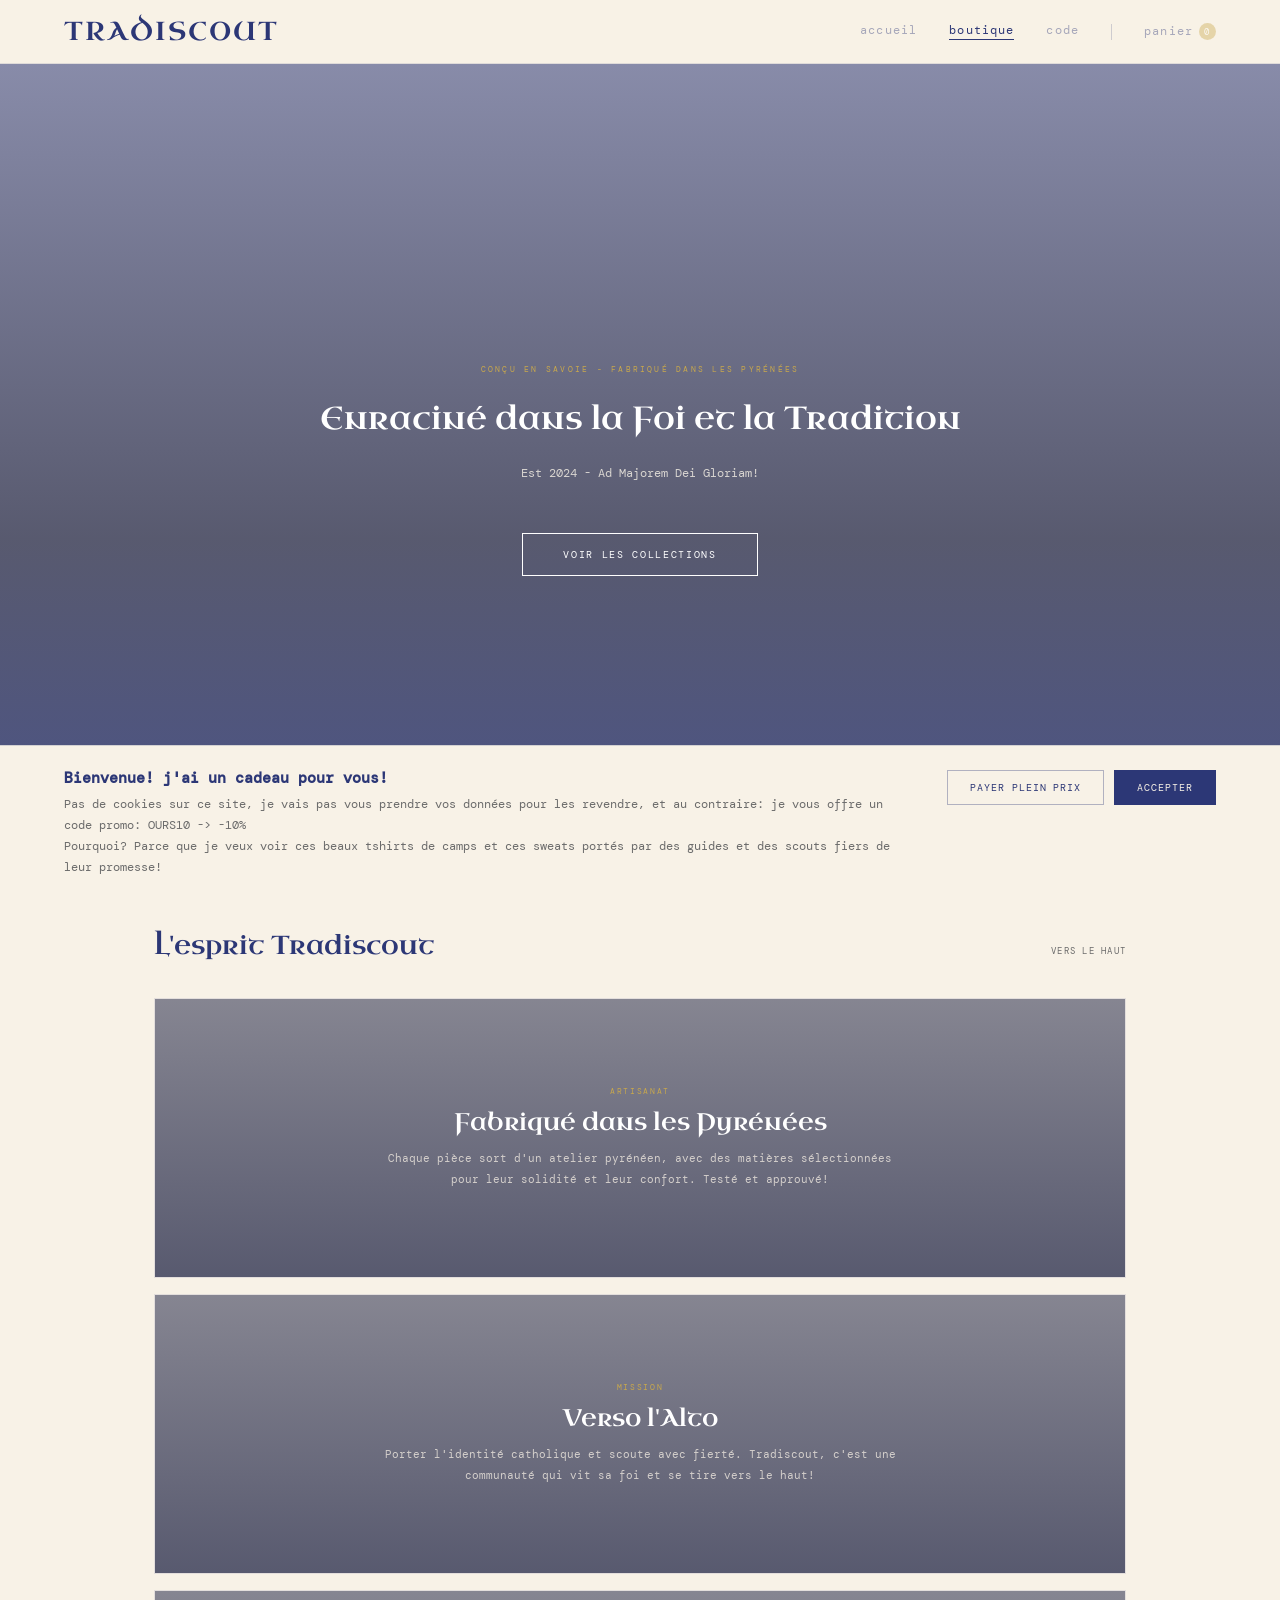
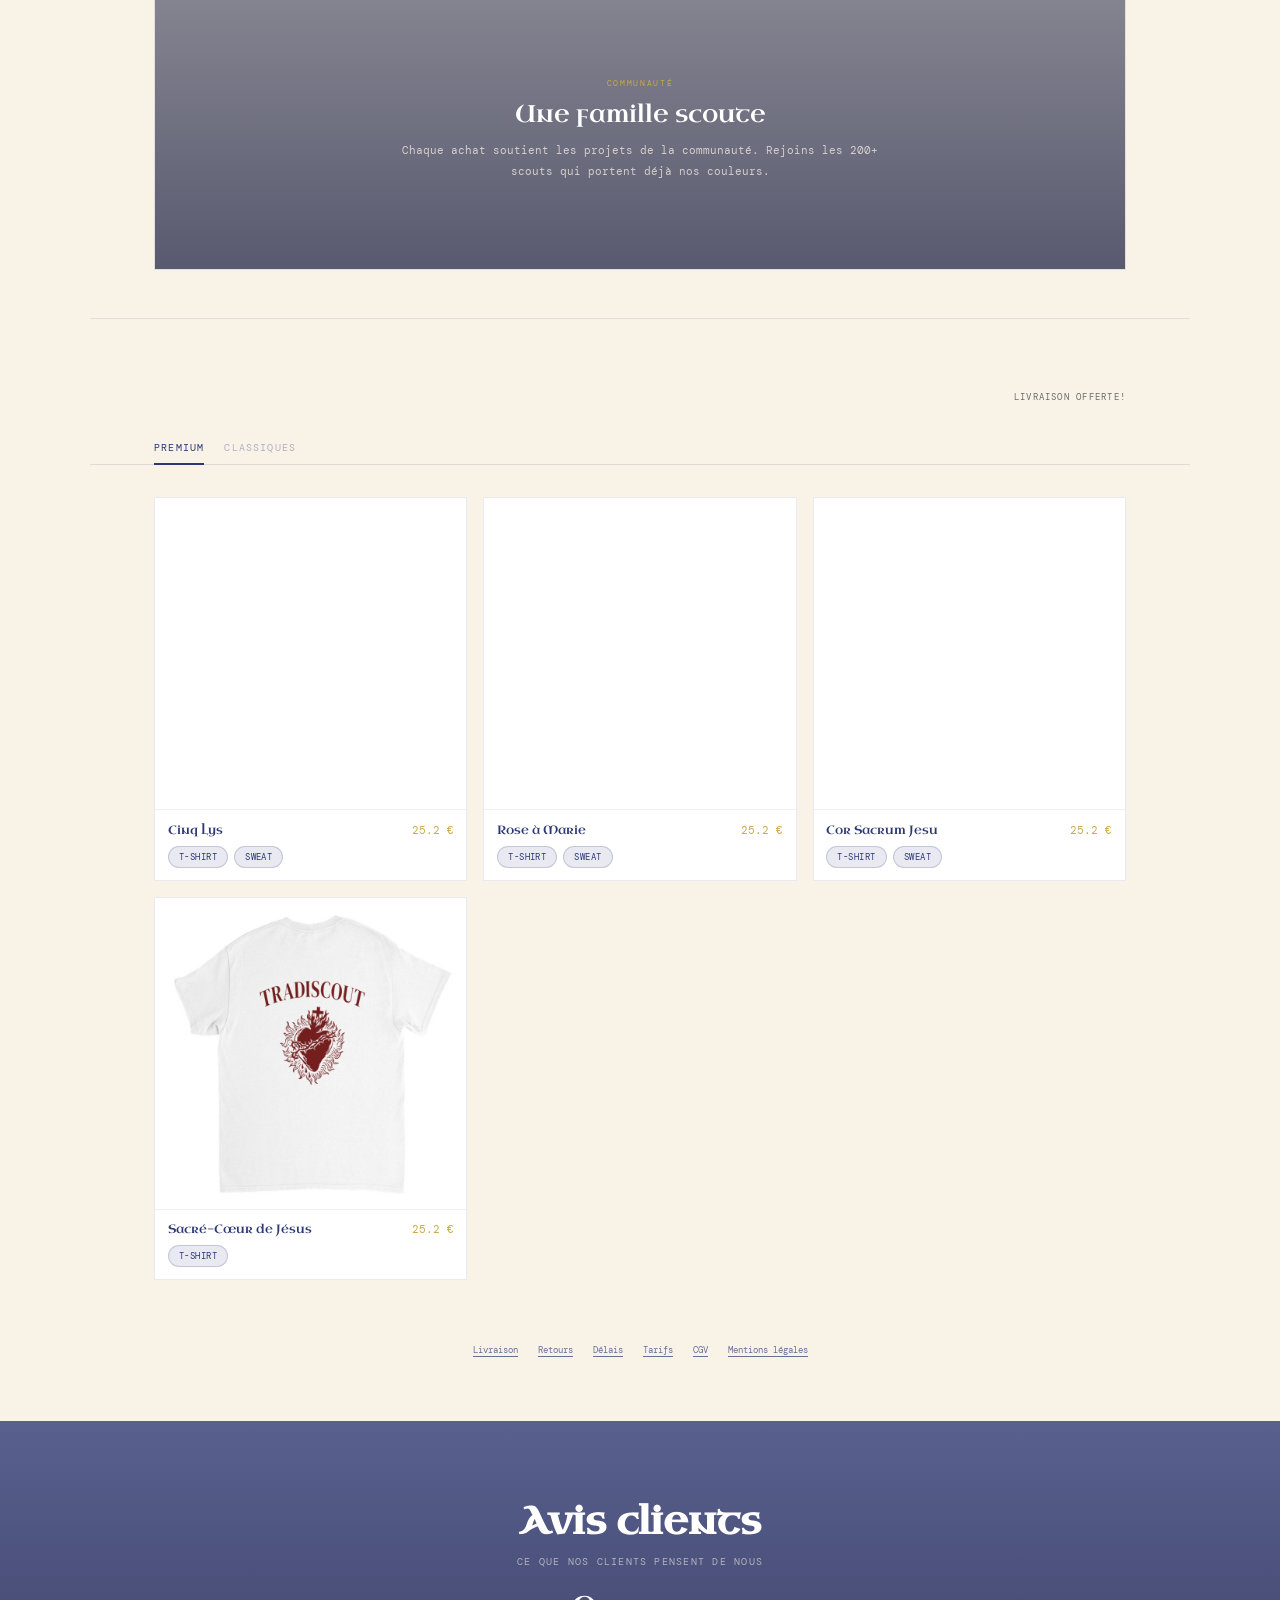
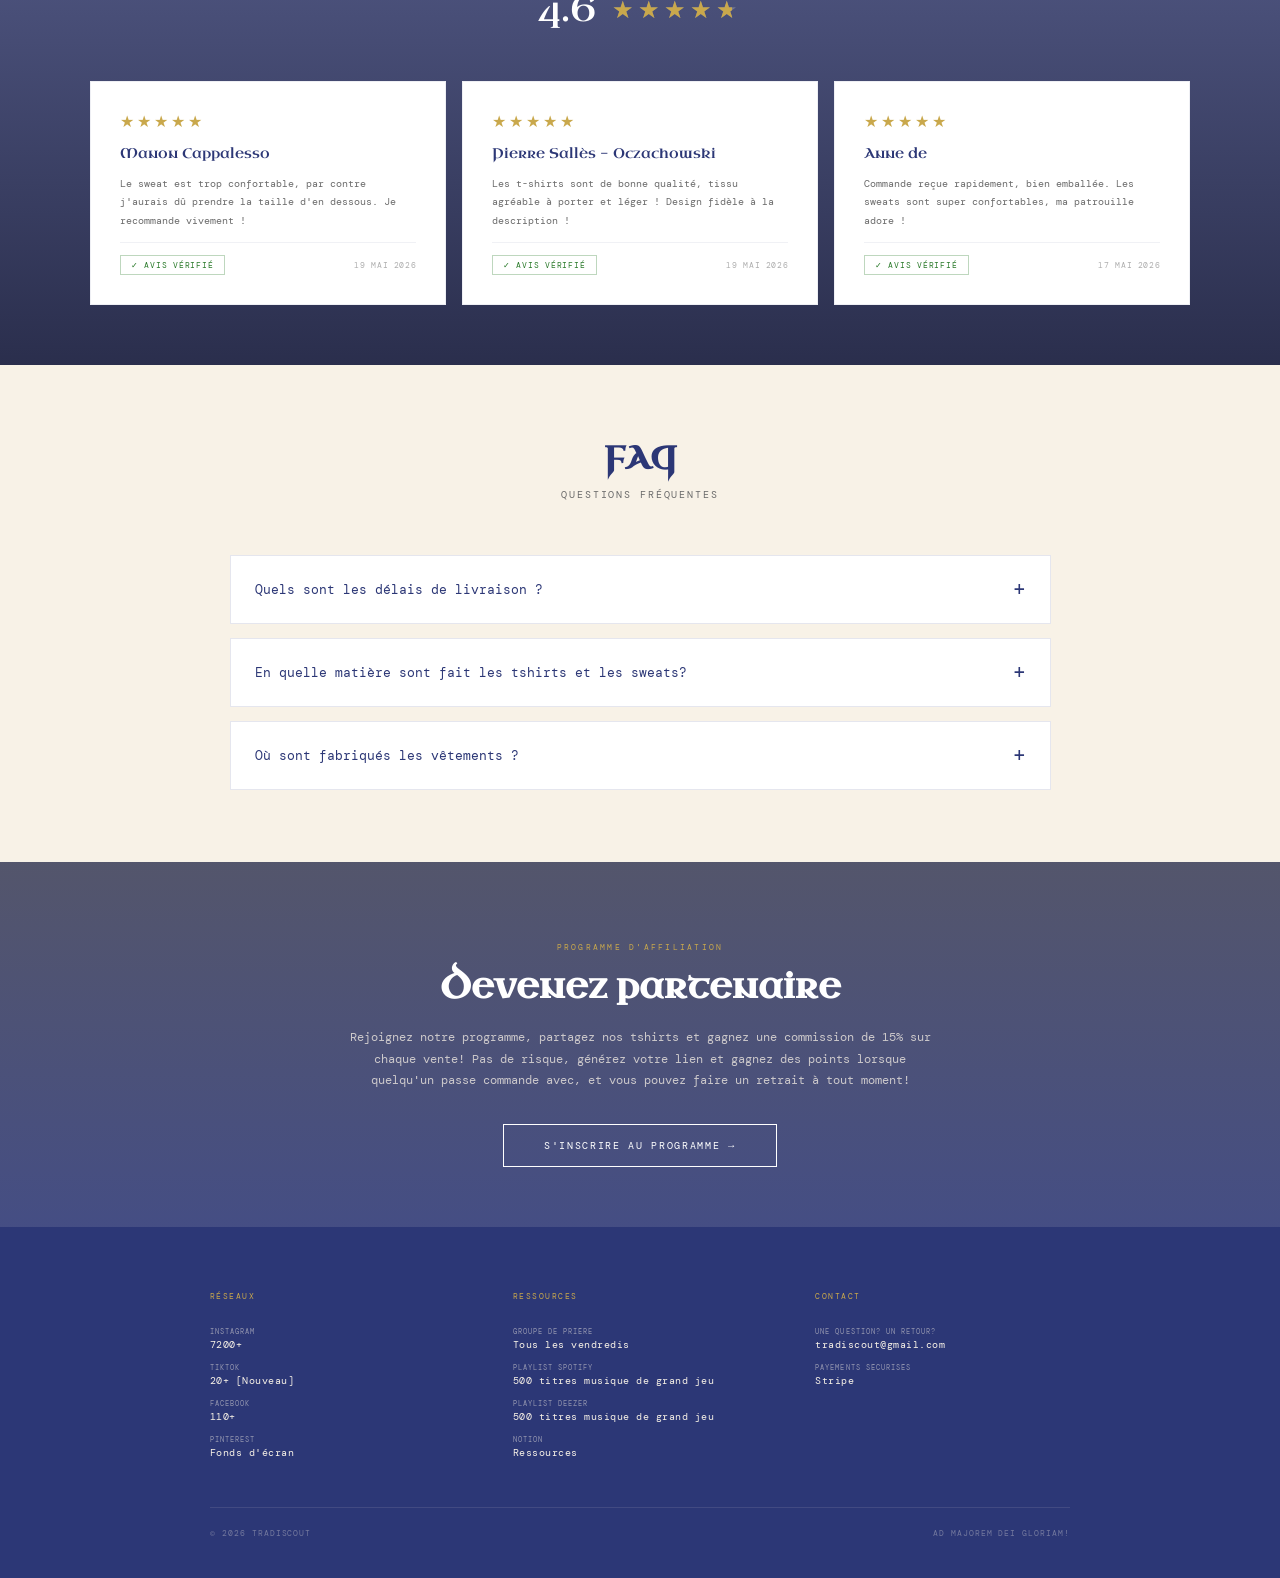
==== commit 0ecf3d12: "Enhance lightbox styles for mobile responsiveness Added responsive styles for lightbox modal and gal" ====
--- a/index.html
+++ b/index.html
@@ -198,11 +198,11 @@
 @keyframes lbIn { from{opacity:0;transform:scale(.97)} to{opacity:1;transform:scale(1)} }
 .lb-gallery { display:flex;flex-direction:column;background:#e8e3d8;overflow:hidden; }
 .lb-main-img-wrap { flex:1;position:relative;overflow:hidden; }
-.lb-main-img-wrap img { width:100%;height:100%;object-fit:cover;display:block;transition:opacity .18s; }
+.lb-main-img-wrap img { width:100%;height:auto;object-fit:cover;display:block;transition:opacity .18s; }
 .lb-nav { position:absolute;top:50%;transform:translateY(-50%);background:rgba(248,242,231,.82);border:none;cursor:pointer;font-size:1.1rem;padding:.35rem .55rem;z-index:5;opacity:.7;transition:opacity .15s;font-family:inherit; }
 .lb-nav:hover { opacity:1; }
-.lb-nav-prev { left:6px; }
-.lb-nav-next { right:6px; }
+.lb-nav-prev { left:6px;  opacity:0; }
+.lb-nav-next { right:6px;  opacity:0; }
 .lb-thumbs { display:flex;gap:4px;padding:6px;overflow-x:auto;background:#ddd8cd;flex-shrink:0; }
 .lb-thumbs::-webkit-scrollbar { height:3px; }
 .lb-thumbs::-webkit-scrollbar-thumb { background:rgba(44,55,118,.3); }
@@ -456,12 +456,8 @@
             header { justify-content:center; }
             .main-nav { display:none; }
             .grid { grid-template-columns: repeat(1, 1fr) !important; gap: 10px !important; }
-            .lb-modal { grid-template-columns:1fr;max-height:90vh;overflow-y:auto;margin:auto; }
-            .lb-main-img-wrap { width:60%;aspect-ratio:1/1;flex:none;margin:0 auto;max-height:38vh; }
-            .lb-config { border-left:none;border-top:1px solid rgba(44,55,118,.1);padding:1rem; }
-            .lb-config .opt-group { gap:.2rem; }
-            .lb-title { font-size:1.1rem; }
-            .lb-overlay { padding:.5rem;align-items:flex-end; }
+            .grid-card-name { font-family: 'Uncial Antiqua', serif; font-size: 0.9rem; }
+            .grid-card-price { font-size: 0.8rem; color: var(--or); white-space: nowrap; }
             .tab-bar { display:flex; }
             .cart-drawer { width:100%;padding-bottom:100px; }
             footer { padding-bottom:120px; }
@@ -469,7 +465,15 @@
             .collection-tabs-wrap { padding:20px 5% 0;gap:0;overflow-x:auto; }
         }
 
-
+@media (max-width: 768px) {
+    .lb-modal { grid-template-columns: 1fr; width: 100vw; height: auto; }
+    .lb-overlay { padding: 0; align-items: flex-start; }
+    .lb-gallery { width: 100%; max-height: none; flex-shrink: 0; }
+    .lb-main-img-wrap { width: 100%; aspect-ratio: 1/1; flex-shrink: 0; }
+    .lb-main-img-wrap img { position: absolute; top: 0; left: 0; width: 100%; height: 100%; object-fit: cover; }
+    .lb-config { overflow-y: visible; }
+}
+        
 /* ── FAQ ── */
 .faq-section{
     max-width:1100px;
@@ -715,6 +719,9 @@
             <div class="lb-gallery">
                 <div class="lb-main-img-wrap">
                     <img id="lbImg" src="" alt="" />
+                    <button class="lb-nav lb-nav-prev" id="lbPrev" onclick="lbNavPhoto(-1)">&#8249;</button>
+                    <button class="lb-nav lb-nav-next" id="lbNext" onclick="lbNavPhoto(1)">&#8250;</button>
+                    <div class="lb-thumbs" id="lbThumbs"></div>
                 </div>
             </div>
             <div class="lb-config">
